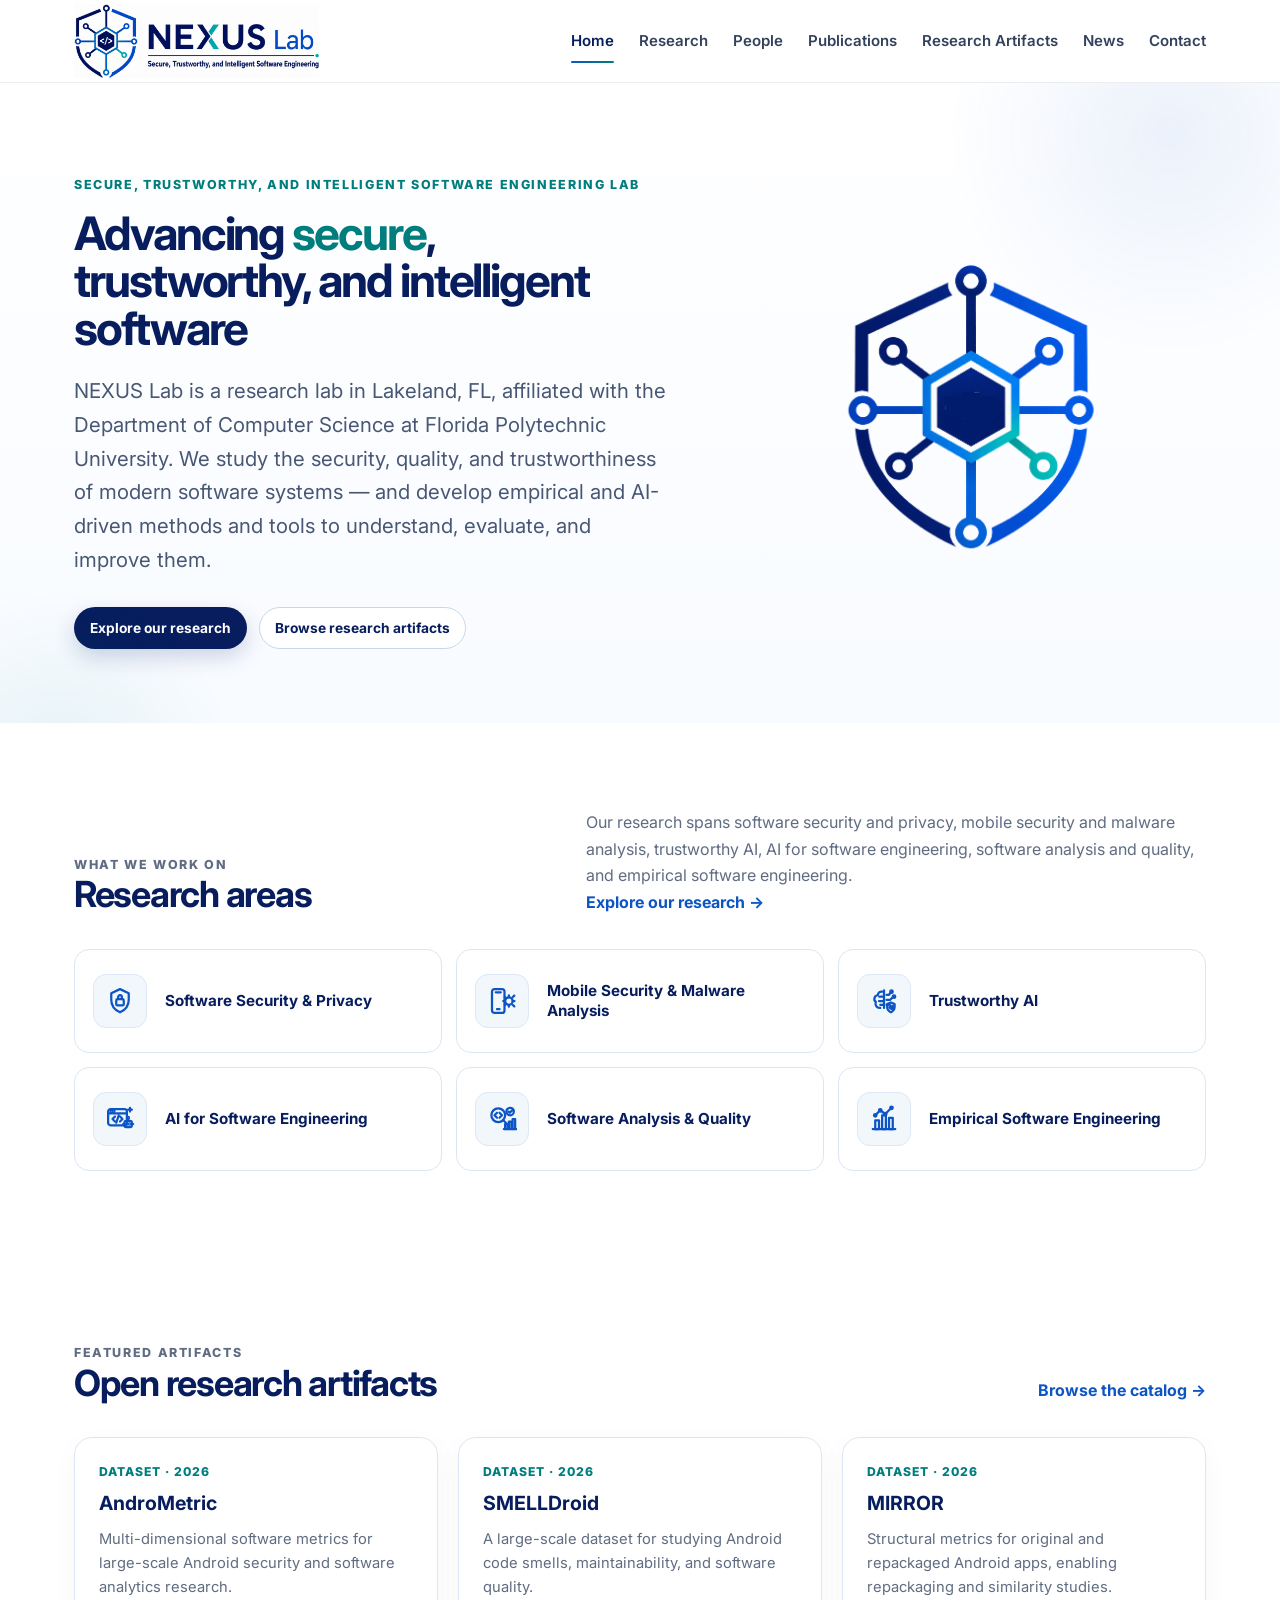
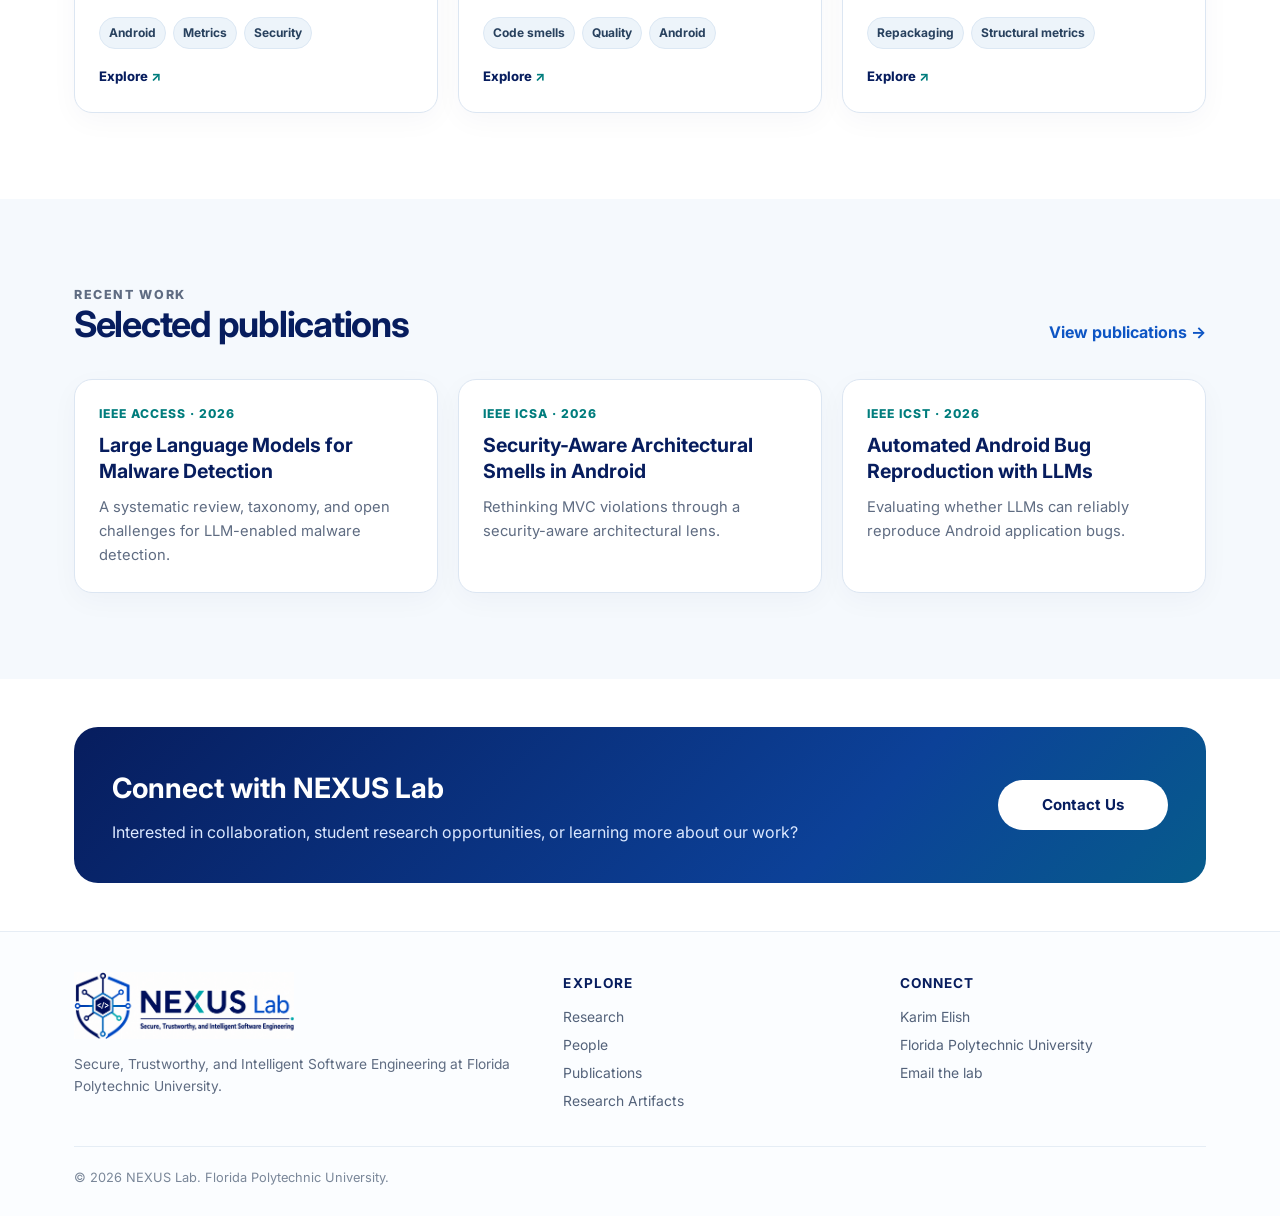
==== index.html @ d56f2e93 "Add files via upload" ====
<!doctype html>
<html lang="en">
<head>

  <!-- Google tag (gtag.js) -->
<script async src="https://www.googletagmanager.com/gtag/js?id=G-H16XZDQ11H"></script>
<script>
  window.dataLayer = window.dataLayer || [];
  function gtag(){dataLayer.push(arguments);}
  gtag('js', new Date());

  gtag('config', 'G-H16XZDQ11H');
</script>
  
  <meta charset="utf-8">
  <meta name="viewport" content="width=device-width, initial-scale=1">

  <title>Home | NEXUS Lab</title>
  <meta
    name="description"
    content="NEXUS Lab at Florida Polytechnic University: secure, trustworthy, and intelligent software engineering through empirical and AI-driven research."
  >
  <meta name="theme-color" content="#071d5e">

  <link rel="preconnect" href="https://fonts.googleapis.com">
  <link rel="preconnect" href="https://fonts.gstatic.com" crossorigin>
  <link
    href="https://fonts.googleapis.com/css2?family=Inter:wght@400;500;600;700;800&display=swap"
    rel="stylesheet"
  >
  <link rel="stylesheet" href="/assets/css/style.css">
  <link rel="icon" href="/assets/img/favicon.png">
  <link rel="apple-touch-icon" href="/assets/img/favicon.png">

<style>
  /* Home page: compact version of the Research page area layout */
  .home-research-list {
    display: grid;
    grid-template-columns: repeat(3, minmax(0, 1fr));
    gap: 14px;
    margin-top: 6px;
  }

  .home-research-item {
    display: grid;
    grid-template-columns: 56px minmax(0, 1fr);
    gap: 16px;
    align-items: center;
    min-height: 104px;
    padding: 18px;
    background: #fff;
    border: 1px solid var(--line);
    border-radius: 15px;
    transition: transform .18s ease, border-color .18s ease, box-shadow .18s ease;
  }


  .home-research-item:hover {
    transform: translateY(-2px);
    border-color: #c9d8e8;
    box-shadow: 0 10px 26px rgba(15, 35, 60, .05);
  }

  .home-research-icon {
    width: 54px;
    height: 54px;
    display: grid;
    place-items: center;
    border-radius: 13px;
    background: #f1f7fb;
    color: var(--blue);
    border: 1px solid #dce8f5;
  }

  .home-research-icon svg {
    width: 30px;
    height: 30px;
    fill: none;
    stroke: currentColor;
    stroke-width: 1.8;
    stroke-linecap: round;
    stroke-linejoin: round;
  }

  .home-research-item h3 {
    margin: 0;
    color: var(--navy);
    font-size: .95rem;
    line-height: 1.3;
  }

  @media (max-width: 1040px) {
    .home-research-list {
      grid-template-columns: repeat(2, minmax(0, 1fr));
    }
  }

  @media (max-width: 620px) {
    .home-research-list {
      grid-template-columns: 1fr;
    }

    .home-research-item {
      min-height: 78px;
      padding: 16px;
    }
  }
</style>
</head>

<body>
  <a class="skip-link" href="#main">Skip to content</a>

  <header class="site-header">
    <div class="container nav-wrap">
      <a class="brand" href="/" aria-label="NEXUS Lab home">
        <img
          src="/assets/img/nexus-logo.png"
          alt="NEXUS Lab — Secure, Trustworthy, and Intelligent Software Engineering"
        >
      </a>

      <button class="menu-toggle" aria-label="Toggle navigation" aria-expanded="false">
        ☰
      </button>

      <nav class="nav" aria-label="Primary navigation">
        <a class="active" href="/">Home</a>
        <a href="/research/">Research</a>
        <a href="/people/">People</a>
        <a href="/publications/">Publications</a>
        <a href="/artifacts/">Research Artifacts</a>
        <a href="/news/">News</a>
        <a href="/contact/">Contact</a>
      </nav>
    </div>
  </header>

  <main id="main">
    <!-- HERO -->
    <section class="hero">
      <div class="container hero-grid">
        <div>
          <p class="eyebrow">Secure, Trustworthy, and Intelligent Software Engineering Lab</p>

          <h1>
            Advancing <span>secure</span>, trustworthy, and intelligent software
          </h1>

          <p class="lead">
          NEXUS Lab is a research lab in Lakeland, FL, affiliated with the Department of Computer Science at Florida Polytechnic University. 
            We study the security, quality, and trustworthiness of modern software systems — and develop empirical and AI-driven methods and tools 
            to understand, evaluate, and improve them.
          </p>

          <div class="hero-actions">
            <a class="btn btn-primary" href="/research/">
              Explore our research
            </a>
            <a class="btn btn-secondary" href="/artifacts/">
              Browse research artifacts
            </a>
          </div>
        </div>

        <div class="hero-visual" aria-hidden="true">
          <div class="hero-emblem">
            <img
              class="hero-emblem-base"
              src="/assets/img/favicon.png"
              alt=""
            >
            <span class="hero-code-sequence" aria-hidden="true">
              <img class="code-erase" src="/assets/img/hero-animation/code-erase.png" alt="">
              <img class="code-part code-left" src="/assets/img/hero-animation/code-left.png" alt="">
              <img class="code-part code-slash" src="/assets/img/hero-animation/code-slash.png" alt="">
              <img class="code-part code-right" src="/assets/img/hero-animation/code-right.png" alt="">
            </span>
          </div>
        </div>
      </div>
    </section>

    <!-- RESEARCH AREAS -->
    <section class="section">
      <div class="container">
        <div class="section-head">
          <div>
            <p class="eyebrow">What we work on</p>
            <h2>Research areas</h2>
          </div>
          <div>
            <p>
              Our research spans software security and privacy, mobile security and malware analysis, trustworthy AI,
              AI for software engineering, software analysis and quality, and empirical software engineering.
            </p>
            <a class="text-link" href="/research/">Explore our research</a>
          </div>
        </div>

  <div class="home-research-list">

  <!-- Software Security & Privacy -->
  <article class="home-research-item">
    <div class="home-research-icon">
      <svg viewBox="0 0 24 24" aria-hidden="true">
        <path d="M12 2.5 5 5.8v5.1c0 4.6 2.8 8.2 7 10.1 4.2-1.9 7-5.5 7-10.1V5.8L12 2.5Z"/>
        <rect x="9" y="10.5" width="6" height="5" rx="1"/>
        <path d="M10.5 10.5V8.8a1.5 1.5 0 0 1 3 0v1.7"/>
      </svg>
    </div>
    <h3>Software Security &amp; Privacy</h3>
  </article>

  <!-- Mobile Security & Malware Analysis -->
  <article class="home-research-item">
    <div class="home-research-icon">
      <svg viewBox="0 0 24 24" aria-hidden="true">
        <rect x="4" y="2.5" width="10" height="19" rx="2"/>
        <path d="M7 5h4"/>
        <path d="M8 18.5h2"/>
        <circle cx="17.5" cy="12" r="3"/>
        <path d="M17.5 9V7.5M17.5 16.5V15M14.5 12H13M22 12h-1.5"/>
        <path d="m15.4 9.9-1.1-1.1M20.7 15.2l1.1 1.1M20.7 8.8l1.1-1.1M15.4 14.1l-1.1 1.1"/>
      </svg>
    </div>
    <h3>Mobile Security &amp; Malware Analysis</h3>
  </article>

  <!-- Trustworthy AI -->
  <article class="home-research-item">
    <div class="home-research-icon">
  <svg viewBox="0 0 24 24" aria-hidden="true">
    <!-- Brain -->
    <path d="M10.5 4.5A3 3 0 0 0 7 7.4a3 3 0 0 0-1.5 5.4A3.3 3.3 0 0 0 9 17.5"/>
    <path d="M12 3.5v14"/>
    <path d="M8.2 8.5H12M8 12H12M9 15H12"/>

    <!-- AI circuit -->
    <path d="M14 7h2l1.5-2"/>
    <path d="M14 11h3l2-2"/>
    <path d="M14 15h2.5l2 2"/>
    <circle cx="18" cy="4.5" r="1"/>
    <circle cx="20" cy="8.5" r="1"/>
    <circle cx="19" cy="17.5" r="1"/>

    <!-- Trust shield -->
    <path d="M17.5 13.2 14.5 14.5v2.1c0 2 1.2 3.5 3 4.4 1.8-.9 3-2.4 3-4.4v-2.1l-3-1.3Z"/>
    <path d="m16.2 17 1 1 1.8-2"/>
  </svg>
</div>
    <h3>Trustworthy AI</h3>
  </article>

  <!-- AI for Software Engineering -->
  <article class="home-research-item">
    <div class="home-research-icon">
  <svg viewBox="0 0 24 24" aria-hidden="true">
    <!-- Software window -->
    <rect x="2.5" y="4" width="15" height="13" rx="2"/>
    <path d="M2.5 7.5h15"/>
    <circle cx="5" cy="5.8" r=".6"/>
    <circle cx="7" cy="5.8" r=".6"/>

    <!-- Code -->
    <path d="m8 10-2 2 2 2"/>
    <path d="m12 10 2 2-2 2"/>
    <path d="m11 9-2 6"/>

    <!-- AI assistant -->
    <rect x="15.5" y="13.5" width="6" height="5" rx="1.5"/>
    <circle cx="17.5" cy="16" r=".5"/>
    <circle cx="19.5" cy="16" r=".5"/>
    <path d="M18.5 13.5v-1.5"/>
    <circle cx="18.5" cy="11" r=".7"/>
    <path d="M15.5 16h-1M22.5 16h-1"/>

    <!-- AI sparkle -->
    <path d="M20 3v3M18.5 4.5h3"/>
  </svg>
</div>
    <h3>AI for Software Engineering</h3>
  </article>

  <!-- Software Analysis & Quality -->
  <article class="home-research-item">
    <div class="home-research-icon">
  <svg viewBox="0 0 24 24" aria-hidden="true">
    <!-- Magnifying glass -->
    <circle cx="9" cy="9" r="5.5"/>
    <path d="m13 13 4 4"/>

    <!-- Code inside lens -->
    <path d="m8 7-2 2 2 2"/>
    <path d="m10 7 2 2-2 2"/>

    <!-- Quality check -->
    <circle cx="18.5" cy="6" r="3"/>
    <path d="m17.2 6 1 1 2-2"/>

    <!-- Metrics -->
    <path d="M14.5 20v-4h2v4"/>
    <path d="M17.5 20v-6h2v6"/>
    <path d="M20.5 20v-8h2v8"/>
    <path d="M13.5 20h10"/>
  </svg>
</div>
    <h3>Software Analysis &amp; Quality</h3>
  </article>

  <!-- Empirical Software Engineering -->
  <article class="home-research-item">
    <div class="home-research-icon">
      <svg viewBox="0 0 24 24" aria-hidden="true">
        <path d="M3 20h18"/>
        <rect x="5" y="13" width="3" height="7"/>
        <rect x="10.5" y="9" width="3" height="11"/>
        <rect x="16" y="11" width="3" height="9"/>
        <path d="m5 9 4-4 4 3 5-5"/>
        <circle cx="5" cy="9" r="1"/>
        <circle cx="9" cy="5" r="1"/>
        <circle cx="13" cy="8" r="1"/>
        <circle cx="18" cy="3" r="1"/>
      </svg>
    </div>
    <h3>Empirical Software Engineering</h3>
  </article>

    </div>
  </div>


      
    </section>

<!-- FEATURED ARTIFACTS -->
    <section class="section">
      <div class="container">
        <div class="section-head">
          <div>
            <p class="eyebrow">Featured artifacts</p>
            <h2>Open research artifacts</h2>
          </div>
          <a class="text-link" href="/artifacts/">Browse the catalog</a>
        </div>

        <div class="card-grid">
          <article class="card">
            <div class="card-kicker">Dataset · 2026</div>
            <h3>AndroMetric</h3>
            <p>
              Multi-dimensional software metrics for large-scale Android security and
              software analytics research.
            </p>
            <div class="tags">
              <span class="tag">Android</span>
              <span class="tag">Metrics</span>
              <span class="tag">Security</span>
            </div>
            <div class="card-actions">
              <a class="mini-link" href="/artifacts/#andrometric">Explore</a>
            </div>
          </article>

          <article class="card">
            <div class="card-kicker">Dataset · 2026</div>
            <h3>SMELLDroid</h3>
            <p>
              A large-scale dataset for studying Android code smells, maintainability,
              and software quality.
            </p>
            <div class="tags">
              <span class="tag">Code smells</span>
              <span class="tag">Quality</span>
              <span class="tag">Android</span>
            </div>
            <div class="card-actions">
              <a class="mini-link" href="/artifacts/#smelldroid">Explore</a>
            </div>
          </article>

          <article class="card">
            <div class="card-kicker">Dataset · 2026</div>
            <h3>MIRROR</h3>
            <p>
              Structural metrics for original and repackaged Android apps, enabling
              repackaging and similarity studies.
            </p>
            <div class="tags">
              <span class="tag">Repackaging</span>
              <span class="tag">Structural metrics</span>
            </div>
            <div class="card-actions">
              <a class="mini-link" href="/artifacts/#mirror">Explore</a>
            </div>
          </article>
        </div>
      </div>
    </section>

    <!-- RECENT WORK -->
    <section class="section section-soft">
      <div class="container">
        <div class="section-head">
          <div>
            <p class="eyebrow">Recent work</p>
            <h2>Selected publications</h2>
          </div>
          <a class="text-link" href="/publications/">View publications</a>
        </div>

        <div class="card-grid">
          <article class="card">
            <div class="card-kicker">IEEE Access · 2026</div>
            <h3>Large Language Models for Malware Detection</h3>
            <p>
              A systematic review, taxonomy, and open challenges for LLM-enabled malware
              detection.
            </p>
          </article>

          <article class="card">
            <div class="card-kicker">IEEE ICSA · 2026</div>
            <h3>Security-Aware Architectural Smells in Android</h3>
            <p>
              Rethinking MVC violations through a security-aware architectural lens.
            </p>
          </article>

          <article class="card">
            <div class="card-kicker">IEEE ICST · 2026</div>
            <h3>Automated Android Bug Reproduction with LLMs</h3>
            <p>
              Evaluating whether LLMs can reliably reproduce Android application bugs.
            </p>
          </article>
        </div>
      </div>
    </section>

    <!-- CLOSING CTA -->
    <section class="cta">
  <div class="container">
    <div class="cta-box">
      <div>
        <h2>Connect with NEXUS Lab</h2>
        <p>
          Interested in collaboration, student research opportunities, or learning more
          about our work?
        </p>
      </div>

      <div class="cta-actions">
        <a class="btn" href="/contact/">Contact Us</a>
         <!-- <a class="btn" href="/research/">Explore Our Research</a> -->
      </div>
    </div>
  </div>
</section>
  </main>

  <footer class="site-footer">
    <div class="container">
      <div class="footer-grid">
        <div class="footer-brand">
          <img src="/assets/img/nexus-logo.png" alt="NEXUS Lab">
          <p>
            Secure, Trustworthy, and Intelligent Software Engineering at
            Florida Polytechnic University.
          </p>
        </div>

        <div class="footer-col">
          <h3>Explore</h3>
          <a href="/research/">Research</a>
          <a href="/people/">People</a>
          <a href="/publications/">Publications</a>
          <a href="/artifacts/">Research Artifacts</a>
        </div>

        <div class="footer-col">
          <h3>Connect</h3>
          <a href="https://karim-elish.github.io/" target="_blank" rel="noopener">
            Karim Elish
          </a>
          <a href="https://floridapoly.edu/" target="_blank" rel="noopener">
            Florida Polytechnic University
          </a>
          <a href="mailto:kelish@floridapoly.edu">Email the lab</a>
        </div>
      </div>

      <div class="footer-bottom">
        <span>© <span data-year></span> NEXUS Lab. Florida Polytechnic University.</span>
      </div>
    </div>
  </footer>

  <script src="/assets/js/site.js"></script>
</body>
</html>
---- assets/css/style.css ----
:root {
  --navy:#071d5e;
  --blue:#0d55c4;
  --teal:#007d7d;
  --teal-2:#0aa8a4;
  --ink:#15223b;
  --muted:#5f6c82;
  --line:#dce6f2;
  --soft:#f5f9fd;
  --white:#fff;
  --shadow:0 14px 40px rgba(7,29,94,.08);
  --radius:18px;
  --max:1180px;
}
* {
  box-sizing:border-box
}
html {
  scroll-behavior:smooth
}
body {
  margin:0;
  font-family:Inter,ui-sans-serif,-apple-system,BlinkMacSystemFont,"Segoe UI",sans-serif;
  color:var(--ink);
  background:#fff;
  line-height:1.65;
  -webkit-font-smoothing:antialiased
}
a {
  color:var(--blue);
  text-decoration:none
}
a:hover {
  text-decoration:none
}
img {
  max-width:100%;
  display:block
}
button,input,select {
  font:inherit
}

a:focus-visible,
button:focus-visible,
input:focus-visible,
select:focus-visible {
  outline: 3px solid rgba(13,85,196,.35);
  outline-offset: 3px;
}

.container {
  width: min(1180px, 100%);
  margin-inline: auto;
  padding-inline: 24px;
}

.skip-link {
  position:absolute;
  left:-9999px;
  top:0
}
.skip-link:focus {
  left:12px;
  top:12px;
  z-index:9999;
  background:#fff;
  padding:10px 14px;
  border-radius:8px;
  box-shadow:var(--shadow)
}
.site-header {
  position:sticky;
  top:0;
  z-index:1000;
  background:rgba(255,255,255,.94);
  backdrop-filter:blur(15px);
  border-bottom:1px solid rgba(7,29,94,.08)
}
.nav-wrap {
  height:82px;
  display:flex;
  align-items:center;
  gap:28px
}
.brand {
  display:flex;
  align-items:center;
  margin-right:auto;
  min-width:0
}
.brand img {
  width:245px;
  height:auto
}
.nav {
  display:flex;
  align-items:center;
  gap:25px
}
.nav a {
  font-size:.94rem;
  font-weight:600;
  color:#33425c;
  position:relative;
  padding:28px 0
}
.nav a:hover,.nav a.active {
  color:var(--navy)
}
.nav a.active:after {
  content:"";
  position:absolute;
  left:0;
  right:0;
  bottom:18px;
  height:2px;
  background:linear-gradient(90deg,var(--blue),var(--teal));
  border-radius:2px
}
.menu-toggle {
  display:none;
  border:0;
  background:transparent;
  color:var(--navy);
  font-size:1.8rem;
  padding:8px;
  cursor:pointer
}
.hero {
  position:relative;
  overflow:hidden;
  padding:92px 0 74px;
  background:linear-gradient(180deg,#fff 0%,#f8fbff 100%)
}
.hero:before,.hero:after {
  content:"";
  position:absolute;
  border-radius:50%;
  filter:blur(0);
  pointer-events:none
}
.hero:before {
  width:460px;
  height:460px;
  background:radial-gradient(circle,rgba(13,85,196,.08),transparent 68%);
  right:-120px;
  top:-180px
}
.hero:after {
  width:360px;
  height:360px;
  background:radial-gradient(circle,rgba(0,125,125,.07),transparent 68%);
  left:-120px;
  bottom:-220px
}
.hero-grid {
  position:relative;
  display:grid;
  grid-template-columns:1.12fr .88fr;
  gap:64px;
  align-items:center
}
.eyebrow {
  font-size:.78rem;
  letter-spacing:.13em;
  text-transform:uppercase;
  color:var(--teal);
  font-weight:800;
  margin:0 0 14px
}
.hero h1 {
  font-size: clamp(2.1rem, 3.6vw, 3.4rem);
  line-height:1.03;
  letter-spacing:-.045em;
  color:var(--navy);
  margin:0 0 22px;
  max-width:780px
}
.hero h1 span {
  color:var(--teal)
}
.lead {
  font-size:clamp(1.08rem,2vw,1.28rem);
  color:#485773;
  max-width:730px;
  margin:0 0 30px
}
.hero-actions {
  display:flex;
  gap:12px;
  flex-wrap:wrap
}

.hero-visual {
  position:relative;
  min-height:340px;
  display:flex;
  align-items:center;
  justify-content:center;
  isolation:isolate
}



.hero-emblem {
  width:min(100%,310px);
  display:flex;
  align-items:center;
  justify-content:center;
  position:relative;
  isolation:isolate
}

.hero-emblem-base {
  width:100%;
  height:auto;
  object-fit:contain;
  mix-blend-mode:multiply;
  display:block;
  position:relative;
  z-index:1
}

.hero-code-sequence {
  position:absolute;
  inset:0;
  z-index:2;
  pointer-events:none
}

.hero-code-sequence img {
  position:absolute;
  inset:0;
  width:100%;
  height:100%;
  object-fit:contain;
  display:block;
  pointer-events:none
}

.code-erase {
  opacity:1
}

.code-part {
  opacity:0;
  will-change:opacity,filter
}

.code-left  { animation:nexus-code-left 3s ease-in-out infinite }
.code-slash { animation:nexus-code-slash 3s ease-in-out infinite }
.code-right { animation:nexus-code-right 3s ease-in-out infinite }

/* blank -> < -> </ -> </> -> hold -> reset */
@keyframes nexus-code-left {
  0%,7% { opacity:0; filter:none }
  10% { opacity:1; filter:brightness(1.35) drop-shadow(0 0 5px rgba(255,255,255,.85)) }
  15%,74% { opacity:1; filter:none }
  85%,100% { opacity:0; filter:none }
}

@keyframes nexus-code-slash {
  0%,17% { opacity:0; filter:none }
  20% { opacity:1; filter:brightness(1.35) drop-shadow(0 0 5px rgba(255,255,255,.85)) }
  25%,74% { opacity:1; filter:none }
  85%,100% { opacity:0; filter:none }
}

@keyframes nexus-code-right {
  0%,27% { opacity:0; filter:none }
  30% { opacity:1; filter:brightness(1.35) drop-shadow(0 0 5px rgba(255,255,255,.85)) }
  35%,74% { opacity:1; filter:none }
  85%,100% { opacity:0; filter:none }
}

@media (prefers-reduced-motion: reduce) {
  .code-part {
    animation:none !important;
    opacity:1 !important;
    filter:none !important
  }
}
.btn {
  display:inline-flex;
  align-items:center;
  justify-content:center;
  gap:8px;
  border-radius:999px;
  padding:12px 20px;
  font-weight:700;
  font-size:.94rem;
  border:1px solid transparent;
  transition:.2s ease
}
.btn-primary {
  background:var(--navy);
  color:#fff;
  box-shadow:0 8px 22px rgba(7,29,94,.18)
}
.btn-primary:hover {
  transform:translateY(-1px);
  background:#0b2a7c;
  color:#fff
}
.btn-secondary {
  border-color:#c9d8e9;
  color:var(--navy);
  background:#fff
}
.btn-secondary:hover {
  border-color:var(--blue);
  background:#f8fbff
}
.btn-primary,
.btn-secondary {
  padding: 9px 15px;
  font-size: 0.86rem;
}

.hero-mark {
  background:#fff;
  border:1px solid #e4edf6;
  border-radius:26px;
  padding:26px;
  box-shadow:var(--shadow)
}
.hero-mark img {
  width:100%;
  height:auto
}
.hero-note {
  margin-top:16px;
  padding-top:16px;
  border-top:1px solid var(--line);
  font-size:.88rem;
  color:var(--muted);
  display:flex;
  align-items:center;
  gap:9px
}
.dot {
  width:8px;
  height:8px;
  border-radius:50%;
  background:var(--teal);
  display:inline-block;
  flex:0 0 auto
}
.section {
  padding:86px 0
}
.section-soft {
  background:var(--soft)
}
.section-head {
  display:flex;
  align-items:end;
  justify-content:space-between;
  gap:30px;
  margin-bottom:34px
}
.section-head h2,.page-hero h1 {
  color:var(--navy);
  letter-spacing:-.035em;
  margin:0
}
.section-head h2 {
  font-size: clamp(1.6rem, 3.2vw, 2.25rem);
  line-height:1.1
}
.section-head p {
  max-width:620px;
  color:var(--muted);
  margin:0
}
.text-link {
  font-weight:700;
  white-space:nowrap
}
.text-link:after {
  content:" →"
}
.stats {
  display:grid;
  grid-template-columns:repeat(3,1fr);
  gap:16px;
  margin-top:38px
}
.stat {
  border-top:2px solid var(--line);
  padding-top:18px
}
.stat strong {
  display:block;
  color:var(--navy);
  font-size:1.55rem;
  line-height:1.2
}
.stat span {
  color:var(--muted);
  font-size:.9rem
}
.research-grid {
  display:grid;
  grid-template-columns:repeat(4,1fr);
  border-top:1px dotted #8bb8df;
  border-bottom:1px dotted #8bb8df
}
.research-card {
  padding:28px 22px 30px;
  text-align:center;
  border-right:1px dotted #8bb8df;
  min-height:235px;
  display:flex;
  flex-direction:column;
  align-items:center;
  justify-content:center;
  transition:.2s ease
}
.research-card:nth-child(4n) {
  border-right:0
}
.research-card:nth-child(-n+4) {
  border-bottom:1px dotted #8bb8df
}
.research-card:hover {
  background:rgba(13,85,196,.025)
}
.research-icon {
  width:74px;
  height:74px;
  color:var(--blue);
  margin-bottom:18px
}
.research-card:nth-child(even) .research-icon {
  color:var(--teal)
}
.research-card h3 {
  font-size:1.02rem;
  line-height:1.35;
  color:var(--navy);
  margin:0;
  font-weight:750
}
.research-card p {
  font-size:.87rem;
  color:var(--muted);
  margin:10px 0 0
}
.theme-grid {
  display:grid;
  grid-template-columns:repeat(3,1fr);
  gap:20px
}
.theme-card {
  border:1px solid var(--line);
  border-radius:var(--radius);
  padding:26px;
  background:#fff
}
.theme-card .num {
  font-size:.78rem;
  font-weight:800;
  color:var(--teal);
  letter-spacing:.1em
}
.theme-card h3 {
  color:var(--navy);
  font-size:1.3rem;
  margin:6px 0 10px
}
.theme-card p {
  color:var(--muted);
  font-size:.94rem;
  margin:0
}
.tags {
  display:flex;
  flex-wrap:wrap;
  gap:7px;
  margin-top:18px
}
.tag {
  font-size:.75rem;
  font-weight:700;
  color:#28415e;
  background:#edf4fa;
  border:1px solid #dce8f4;
  border-radius:999px;
  padding:5px 9px
}
.card-grid {
  display:grid;
  grid-template-columns:repeat(3,1fr);
  gap:20px
}
.card {
  background:#fff;
  border:1px solid var(--line);
  border-radius:var(--radius);
  padding:24px;
  box-shadow:0 8px 28px rgba(7,29,94,.035)
}
.card-kicker {
  font-size:.76rem;
  text-transform:uppercase;
  letter-spacing:.08em;
  font-weight:800;
  color:var(--teal);
  margin-bottom:8px
}
.card h3 {
  font-size:1.22rem;
  line-height:1.35;
  color:var(--navy);
  margin:0 0 10px
}
.card p {
  margin:0;
  color:var(--muted);
  font-size:.92rem
}
.card-meta {
  display:flex;
  gap:10px;
  flex-wrap:wrap;
  margin-top:16px;
  padding-top:16px;
  border-top:1px solid #edf2f7;
  font-size:.8rem;
  color:#63748e
}
.card-actions {
  display:flex;
  gap:10px;
  margin-top:17px;
  flex-wrap:wrap
}
.mini-link {
  font-size:.82rem;
  font-weight:750;
  color:var(--navy)
}
.mini-link:after {
  content:" ↗";
  color:var(--teal)
}
.page-hero {
  padding:70px 0 42px;
  background:linear-gradient(180deg,#fff,#f8fbff);
  border-bottom:1px solid #e8eef6
}
.page-hero h1 {
   font-size: clamp(1.85rem, 3.8vw, 3.1rem);
  line-height:1.08
}
.page-hero p {
  font-size:1.1rem;
  color:var(--muted);
  max-width:760px;
  margin:16px 0 0
}
.breadcrumb {
  font-size:.82rem;
  font-weight:700;
  color:var(--teal);
  margin-bottom:12px
}
.breadcrumb a {
  color:var(--teal)
}
.people-director {
  display: grid;
  grid-template-columns: 210px 1fr;
  gap: 36px;
  align-items: start;
}
.portrait {
  max-width: 210px;
  border-radius: 22px;
  overflow: hidden;
  border: 1px solid var(--line);
  background: #f7f9fb;
}
.portrait img {
  aspect-ratio:1/1;
  object-fit:cover
}
.bio h2 {
  font-size: 1.6rem;
  color:var(--navy);
  margin:0 0 4px
}
.role {
  color:var(--teal);
  font-weight:700;
  margin-bottom:15px
}
.bio p {
  color:#4c5b73
}
.person-grid {
  display:grid;
  grid-template-columns:repeat(4,1fr);
  gap:16px
}
.person {
  border:1px solid var(--line);
  border-radius:16px;
  padding:20px;
  background:#fff
}
.initials {
  width:52px;
  height:52px;
  border-radius:50%;
  display:grid;
  place-items:center;
  background:linear-gradient(145deg,#edf4ff,#eaf8f7);
  color:var(--navy);
  font-weight:800;
  margin-bottom:15px
}
.person h3 {
  font-size:1rem;
  color:var(--navy);
  margin:0 0 4px
}
.person p {
  font-size:.84rem;
  color:var(--muted);
  margin:0
}
.alumni-list {
  display:grid;
  grid-template-columns:repeat(2,1fr);
  gap:10px 30px
}
.alumni-item {
  padding:12px 0;
  border-bottom:1px solid #edf2f7;
  display:flex;
  justify-content:space-between;
  gap:20px
}
.alumni-item span:last-child {
  color:var(--muted);
  font-size:.88rem
}
.controls {
  display:grid;
  grid-template-columns:1.4fr .7fr .7fr;
  gap:12px;
  margin:24px 0 30px
}
.search-input,.select {
  width:100%;
  border:1px solid #cfdceb;
  border-radius:12px;
  background:#fff;
  padding:12px 14px;
  color:var(--ink);
  outline:none
}
.search-input:focus,.select:focus {
  border-color:var(--blue);
  box-shadow:0 0 0 3px rgba(13,85,196,.08)
}
.catalog-meta {
  display:flex;
  justify-content:space-between;
  align-items:center;
  gap:18px;
  margin-bottom:16px;
  color:var(--muted);
  font-size:.9rem
}
.artifact-grid {
  display:grid;
  grid-template-columns:repeat(2,1fr);
  gap:18px
}
.artifact {
  border:1px solid var(--line);
  border-radius:18px;
  background:#fff;
  padding:24px;
  position:relative
}
.artifact-top {
  display:flex;
  align-items:start;
  justify-content:space-between;
  gap:18px
}
.artifact-type {
  font-size:.72rem;
  text-transform:uppercase;
  letter-spacing:.09em;
  font-weight:800;
  color:var(--teal)
}
.artifact h2 {
  font-size:1.25rem;
  line-height:1.3;
  color:var(--navy);
  margin:4px 0 8px
}
.artifact .authors {
  font-size:.84rem;
  color:#65758c;
  margin-bottom:11px
}
.artifact p {
  font-size:.91rem;
  color:var(--muted);
  margin:0
}
.artifact-icon {
  width:44px;
  height:44px;
  color:var(--blue);
  flex:0 0 auto
}
.artifact .tags {
  margin-top:14px
}
.artifact .card-actions {
  border-top:1px solid #edf2f7;
  padding-top:15px
}
.badge-restricted {
  font-size:.7rem;
  border-radius:999px;
  padding:4px 8px;
  background:#fff5df;
  color:#875900;
  font-weight:800;
  border:1px solid #f3dfad
}
.pub-list {
  display:flex;
  flex-direction:column;
  gap:14px
}
.pub {
  border:1px solid var(--line);
  border-radius:16px;
  padding:20px 22px;
  background:#fff;
  display:grid;
  grid-template-columns:85px 1fr;
  gap:18px
}
.pub-year {
  font-weight:800;
  color:var(--teal);
  font-size:1.05rem
}
.pub h2 {
  font-size:1.03rem;
  line-height:1.42;
  color:var(--navy);
  margin:0 0 6px
}
.pub .authors,.pub .venue {
  font-size:.86rem;
  color:var(--muted);
  margin:0
}
.pub .venue {
  margin-top:3px
}
.award {
  display:inline-block;
  margin-top:8px;
  font-size:.75rem;
  font-weight:800;
  color:#7a4b00;
  background:#fff5da;
  border:1px solid #f4dda2;
  border-radius:999px;
  padding:4px 8px
}
.news-list {
  display:grid;
  grid-template-columns:repeat(2,1fr);
  gap:18px
}
.news-card {
  border:1px solid var(--line);
  border-radius:18px;
  padding:24px;
  background:#fff
}
.news-date {
  color:var(--teal);
  font-weight:800;
  font-size:.8rem;
  letter-spacing:.06em;
  text-transform:uppercase
}
.news-card h2 {
  color:var(--navy);
  font-size:1.18rem;
  line-height:1.35;
  margin:8px 0
}
.news-card p {
  font-size:.92rem;
  color:var(--muted);
  margin:0
}
.contact-grid {
  display:grid;
  grid-template-columns:.9fr 1.1fr;
  gap:30px
}
.contact-card {
  border:1px solid var(--line);
  border-radius:18px;
  padding:26px;
  background:#fff
}
.contact-card h2 {
  color:var(--navy);
  margin:0 0 14px;
  font-size:1.35rem
}
.contact-row {
  padding:12px 0;
  border-bottom:1px solid #edf2f7
}
.contact-row:last-child {
  border-bottom:0
}
.contact-row strong {
  display:block;
  color:var(--navy);
  font-size:.86rem
}
.contact-row span,.contact-row a {
  font-size:.93rem;
  color:var(--muted)
}
.join-box {
  background:linear-gradient(145deg,#071d5e,#0b337f);
  border-radius:20px;
  padding:30px;
  color:#fff
}
.join-box h2 {
  font-size:1.55rem;
  margin:0 0 10px
}
.join-box p {
  color:#dce9ff
}
.join-box .btn {
  background:#fff;
  color:var(--navy)
}
.cta {
  padding:48px 0
}
.cta-box {
  border-radius:24px;
  padding:38px;
  background:linear-gradient(135deg,#071d5e 0%,#0c4198 68%,#007d7d 140%);
  color:#fff;
  display:flex;
  align-items:center;
  justify-content:space-between;
  gap:30px
}
.cta-box h2 {
  font-size:1.75rem;
  margin:0 0 8px
}
.cta-box p {
  margin:0;
  color:#dbe8ff
}
.cta-box .btn {
  background:#fff;
  color:var(--navy);
  min-width:170px;
  text-align:center;
}
.cta-actions {
  display: flex;
  gap: 12px;
  flex-wrap: wrap;
}
.site-footer {
  border-top:1px solid #e6edf5;
  background:#fbfdff;
  padding:40px 0 28px
}
.footer-grid {
  display:grid;
  grid-template-columns:1.5fr 1fr 1fr;
  gap:30px
}
.footer-brand img {
  width:220px;
  margin-bottom:14px
}
.footer-brand p,.footer-col p {
  font-size:.86rem;
  color:var(--muted);
  margin:0
}
.footer-col h3 {
  font-size:.85rem;
  text-transform:uppercase;
  letter-spacing:.08em;
  color:var(--navy);
  margin:0 0 11px
}
.footer-col a {
  display:block;
  font-size:.87rem;
  color:#53627a;
  margin:5px 0
}
.footer-bottom {
  border-top:1px solid #e5edf5;
  margin-top:28px;
  padding-top:20px;
  display:flex;
  justify-content:space-between;
  gap:20px;
  color:#7a8799;
  font-size:.8rem
}
.empty {
  border:1px dashed #cbd9e8;
  border-radius:16px;
  padding:32px;
  text-align:center;
  color:var(--muted);
  background:#fbfdff
}
.note {
  font-size:.82rem;
  color:#75849a
}
.anchor-offset {
  scroll-margin-top:105px
}
@media(max-width:980px) {
  .nav {
    position:absolute;
    top:82px;
    left:0;
    right:0;
    background:#fff;
    border-bottom:1px solid var(--line);
    padding:8px 24px 20px;
    display:none;
    flex-direction:column;
    align-items:stretch;
    gap:0;
    box-shadow:0 16px 28px rgba(7,29,94,.08)
  }
  .nav.open {
    display:flex
  }
  .nav a {
    padding:11px 0
  }
  .nav a.active:after {
    display:none
  }
  .menu-toggle {
    display:block
  }
  .hero-grid {
    grid-template-columns:1fr;
    gap:34px
  }

  .hero-visual {
    min-height:250px
  }

  .hero-emblem {
    width:min(100%,240px)
  }


  .hero-mark {
    max-width:640px
  }
  .research-grid {
    grid-template-columns:repeat(2,1fr)
  }
  .research-card:nth-child(2n) {
    border-right:0
  }
  .research-card:nth-child(4n) {
    border-right:0
  }
  .research-card:nth-child(-n+6) {
    border-bottom:1px dotted #8bb8df
  }
  .theme-grid,.card-grid {
    grid-template-columns:1fr 1fr
  }
  .person-grid {
    grid-template-columns:repeat(2,1fr)
  }
  .footer-grid {
    grid-template-columns:1fr 1fr
  }
  .footer-brand {
    grid-column:1/-1
  }
}
@media(max-width:720px) {
  .container {
    padding-inline: 18px;
  }
  .brand img {
    width:205px
  }
  .nav-wrap {
    height:72px
  }
  .nav {
    top:72px
  }
  .hero {
    padding:62px 0 54px
  }
  .hero h1 {
     font-size: 2rem;
  }

  .hero-visual {
    min-height:210px
  }

  .hero-emblem {
    width:min(100%,200px)
  }

.hero-visual::before,
.hero-visual::after {
  display:none;
}
  .section {
    padding:64px 0
  }
  .section-head {
    align-items:start;
    flex-direction:column
  }
  .stats {
    grid-template-columns:1fr
  }
  .research-grid {
    grid-template-columns:1fr
  }
  .research-card {
    border-right:0!important;
    border-bottom:1px dotted #8bb8df!important;
    min-height:190px
  }
  .research-card:last-child {
    border-bottom:0!important
  }
  .theme-grid,.card-grid,.artifact-grid,.news-list {
    grid-template-columns:1fr
  }
  .people-director {
    grid-template-columns:1fr
  }
  .portrait {
    max-width:280px
  }
  .person-grid {
    grid-template-columns:1fr
  }
  .alumni-list {
    grid-template-columns:1fr
  }
  .controls {
    grid-template-columns:1fr
  }
  .pub {
    grid-template-columns:1fr;
    gap:8px
  }
  .contact-grid {
    grid-template-columns:1fr
  }
  .cta-box {
    align-items:flex-start;
    flex-direction:column
  }
  .footer-grid {
    grid-template-columns:1fr
  }
  .footer-brand {
    grid-column:auto
  }
  .footer-bottom {
    flex-direction:column
  }
  .page-hero {
    padding-top:52px
  }
}

@media (max-width: 720px) {
  .portrait {
    max-width: 200px;
  }
}

@media(max-width:720px) {
  .cta-actions {
    width:100%
  }

  .cta-actions .btn {
    width:100%
  }
}
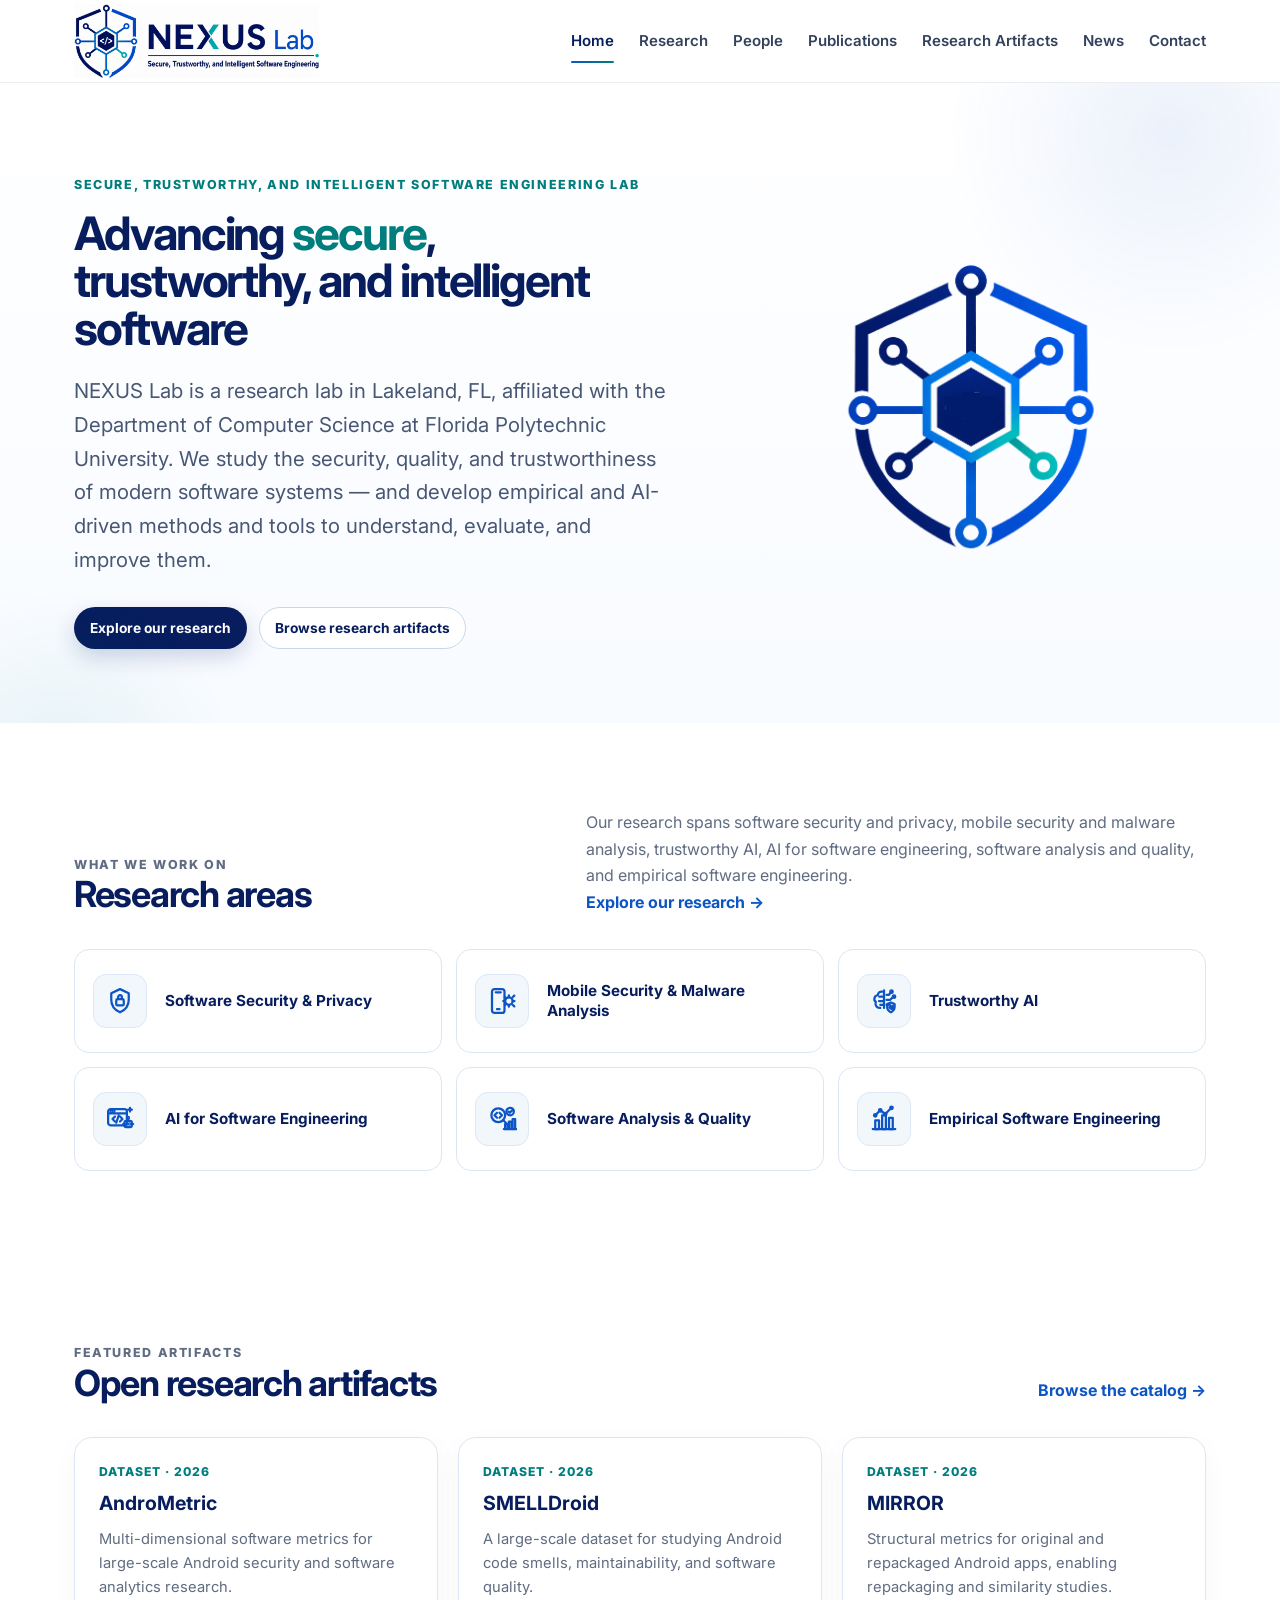
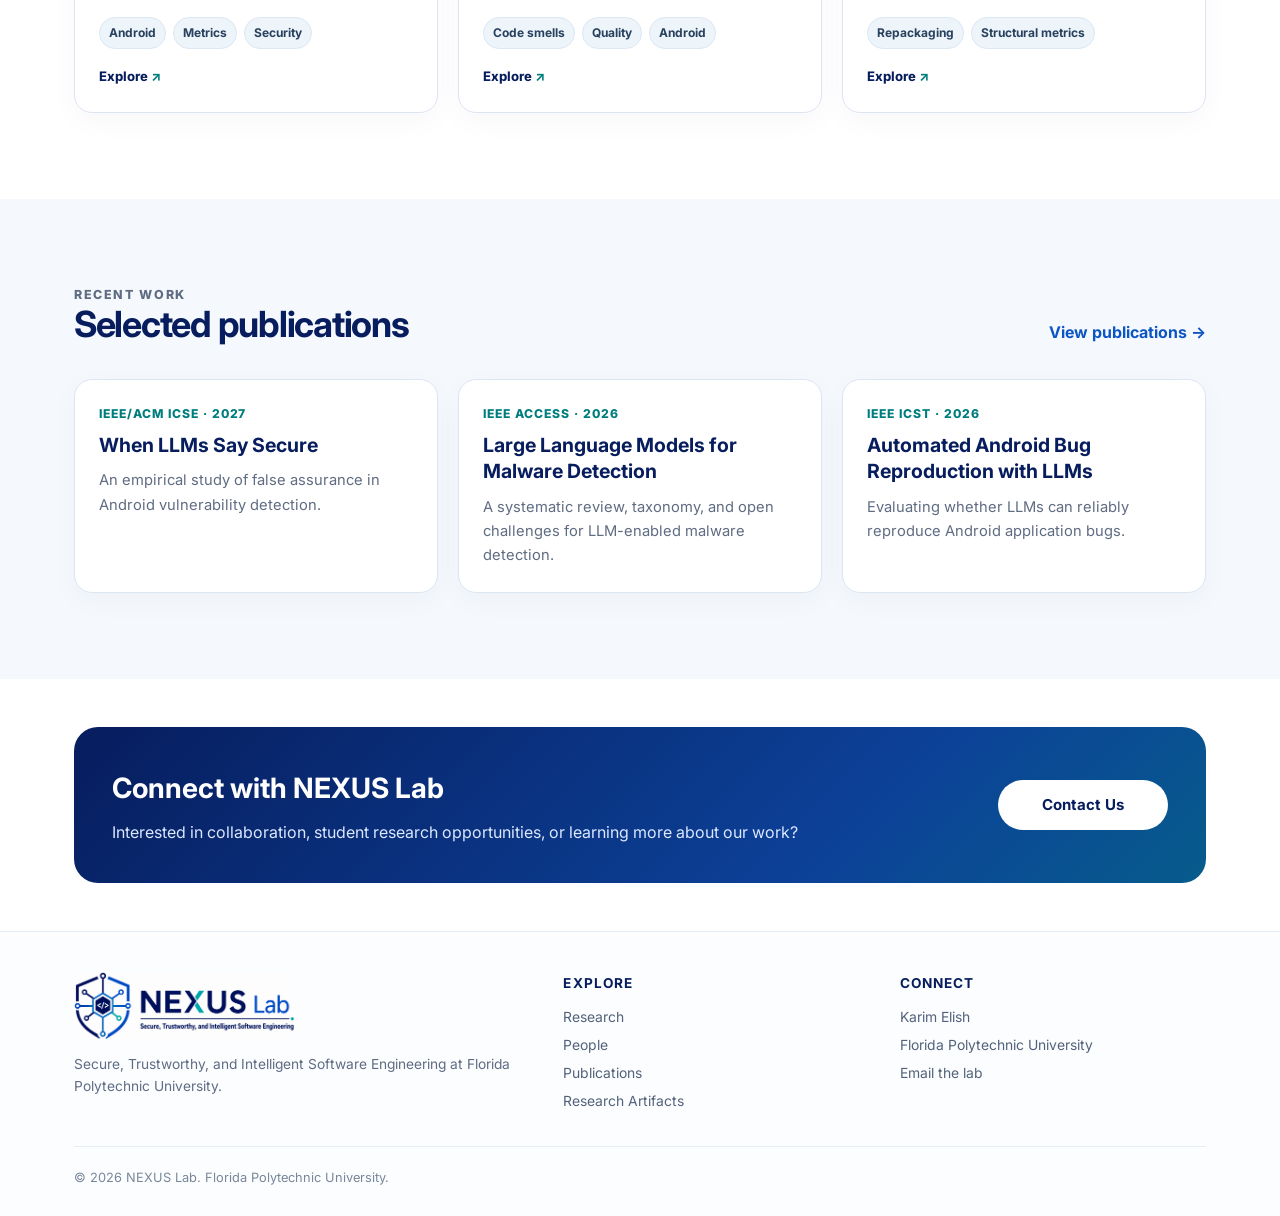
==== commit cc99d1b5: "Update index.html" ====
--- a/index.html
+++ b/index.html
@@ -411,6 +411,15 @@
         </div>
 
         <div class="card-grid">
+
+          <article class="card">
+            <div class="card-kicker">IEEE/ACM ICSE · 2027</div>
+            <h3>When LLMs Say Secure</h3>
+            <p>
+              An empirical study of false assurance in Android vulnerability detection.
+            </p>
+          </article>
+          
           <article class="card">
             <div class="card-kicker">IEEE Access · 2026</div>
             <h3>Large Language Models for Malware Detection</h3>
@@ -420,13 +429,13 @@
             </p>
           </article>
 
-          <article class="card">
+          <!-- <article class="card">
             <div class="card-kicker">IEEE ICSA · 2026</div>
             <h3>Security-Aware Architectural Smells in Android</h3>
             <p>
               Rethinking MVC violations through a security-aware architectural lens.
             </p>
-          </article>
+          </article>-->
 
           <article class="card">
             <div class="card-kicker">IEEE ICST · 2026</div>
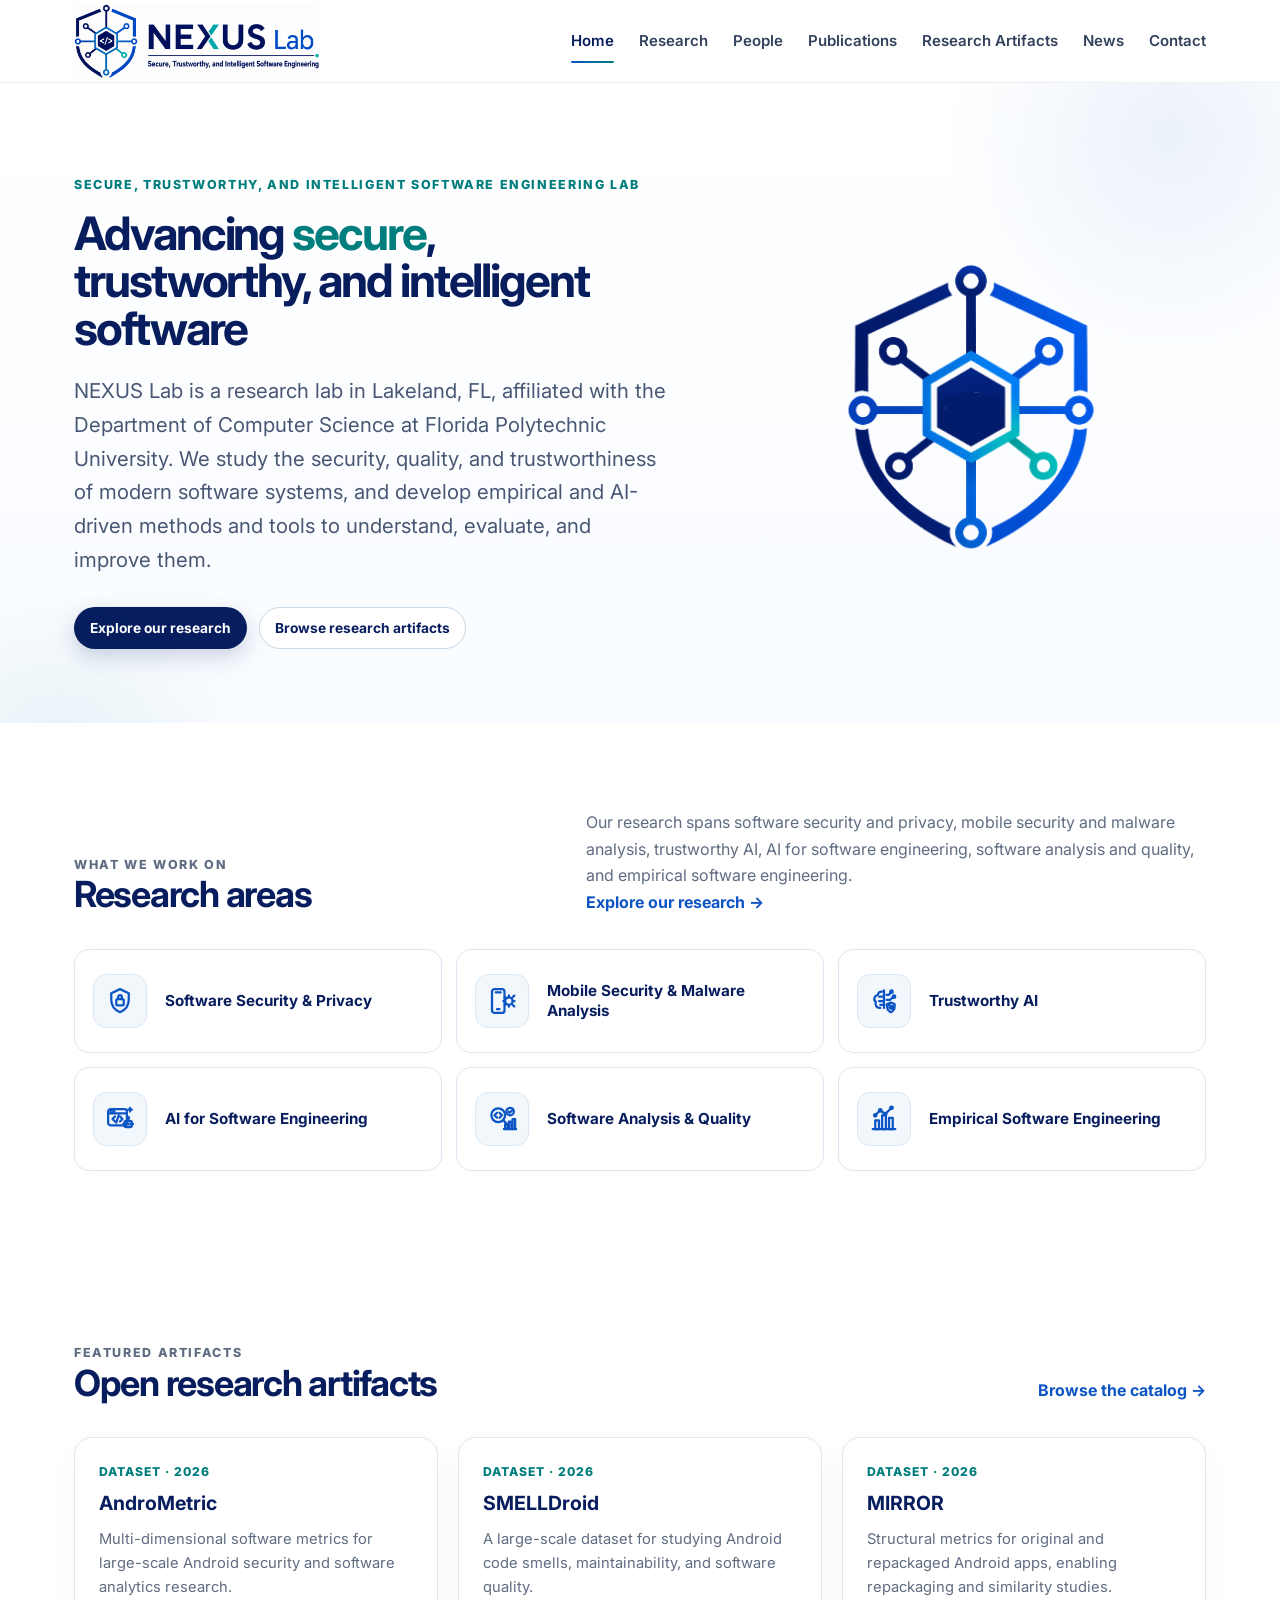
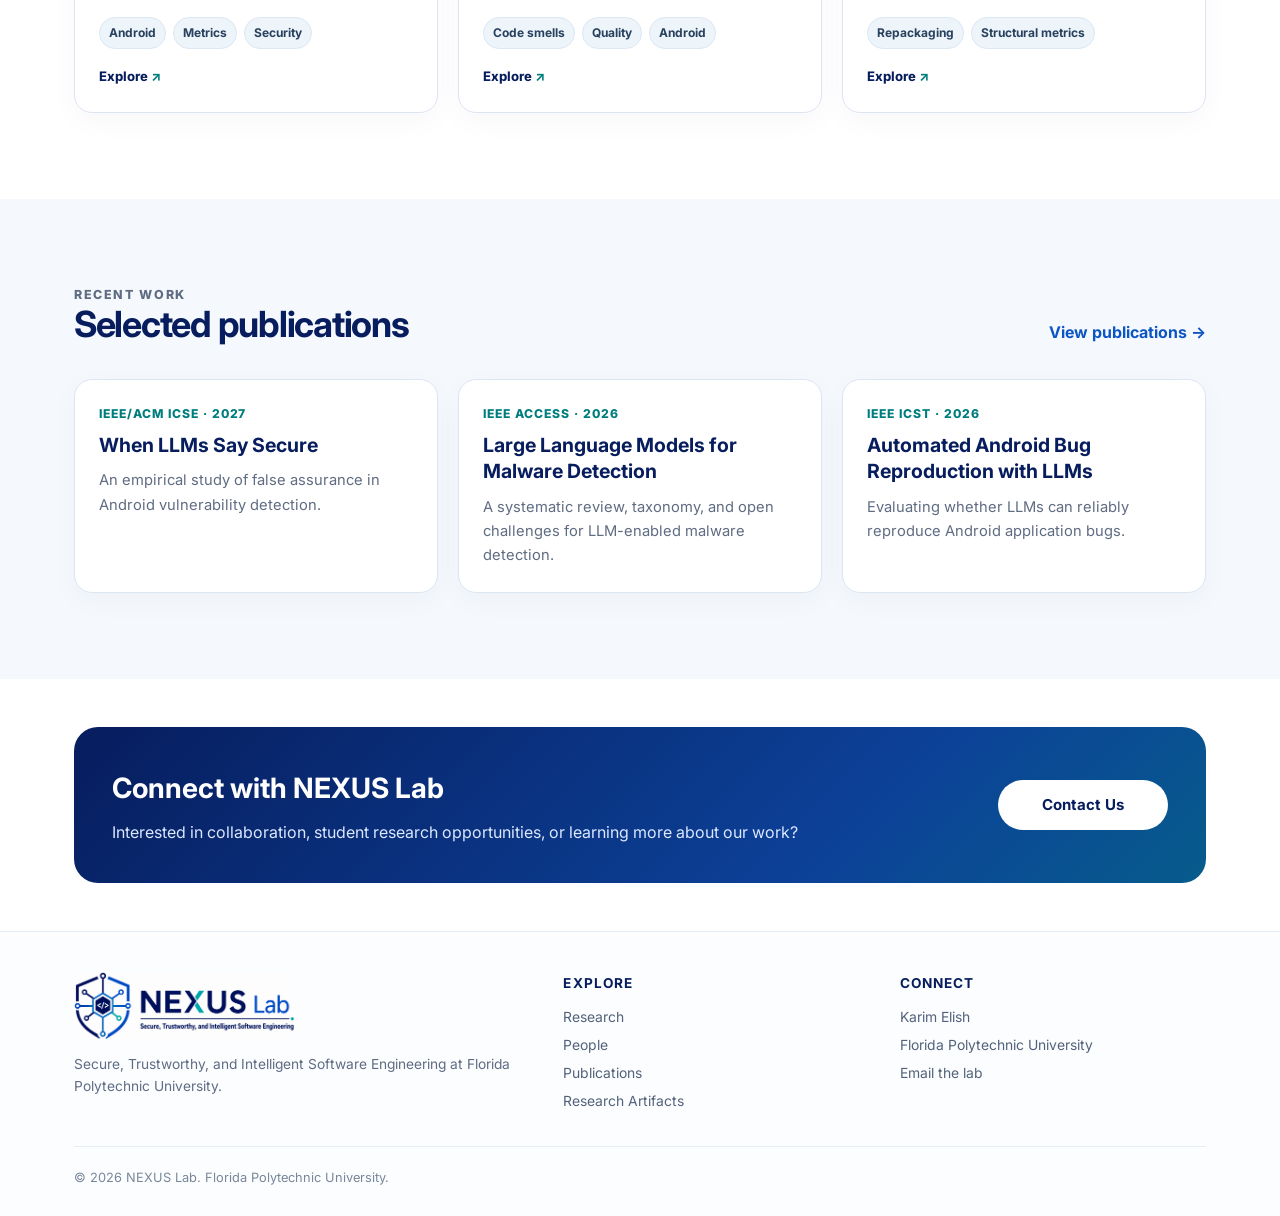
==== commit eadf0fab: "Update index.html" ====
--- a/index.html
+++ b/index.html
@@ -150,7 +150,7 @@
 
           <p class="lead">
           NEXUS Lab is a research lab in Lakeland, FL, affiliated with the Department of Computer Science at Florida Polytechnic University. 
-            We study the security, quality, and trustworthiness of modern software systems — and develop empirical and AI-driven methods and tools 
+            We study the security, quality, and trustworthiness of modern software systems, and develop empirical and AI-driven methods and tools 
             to understand, evaluate, and improve them.
           </p>
 
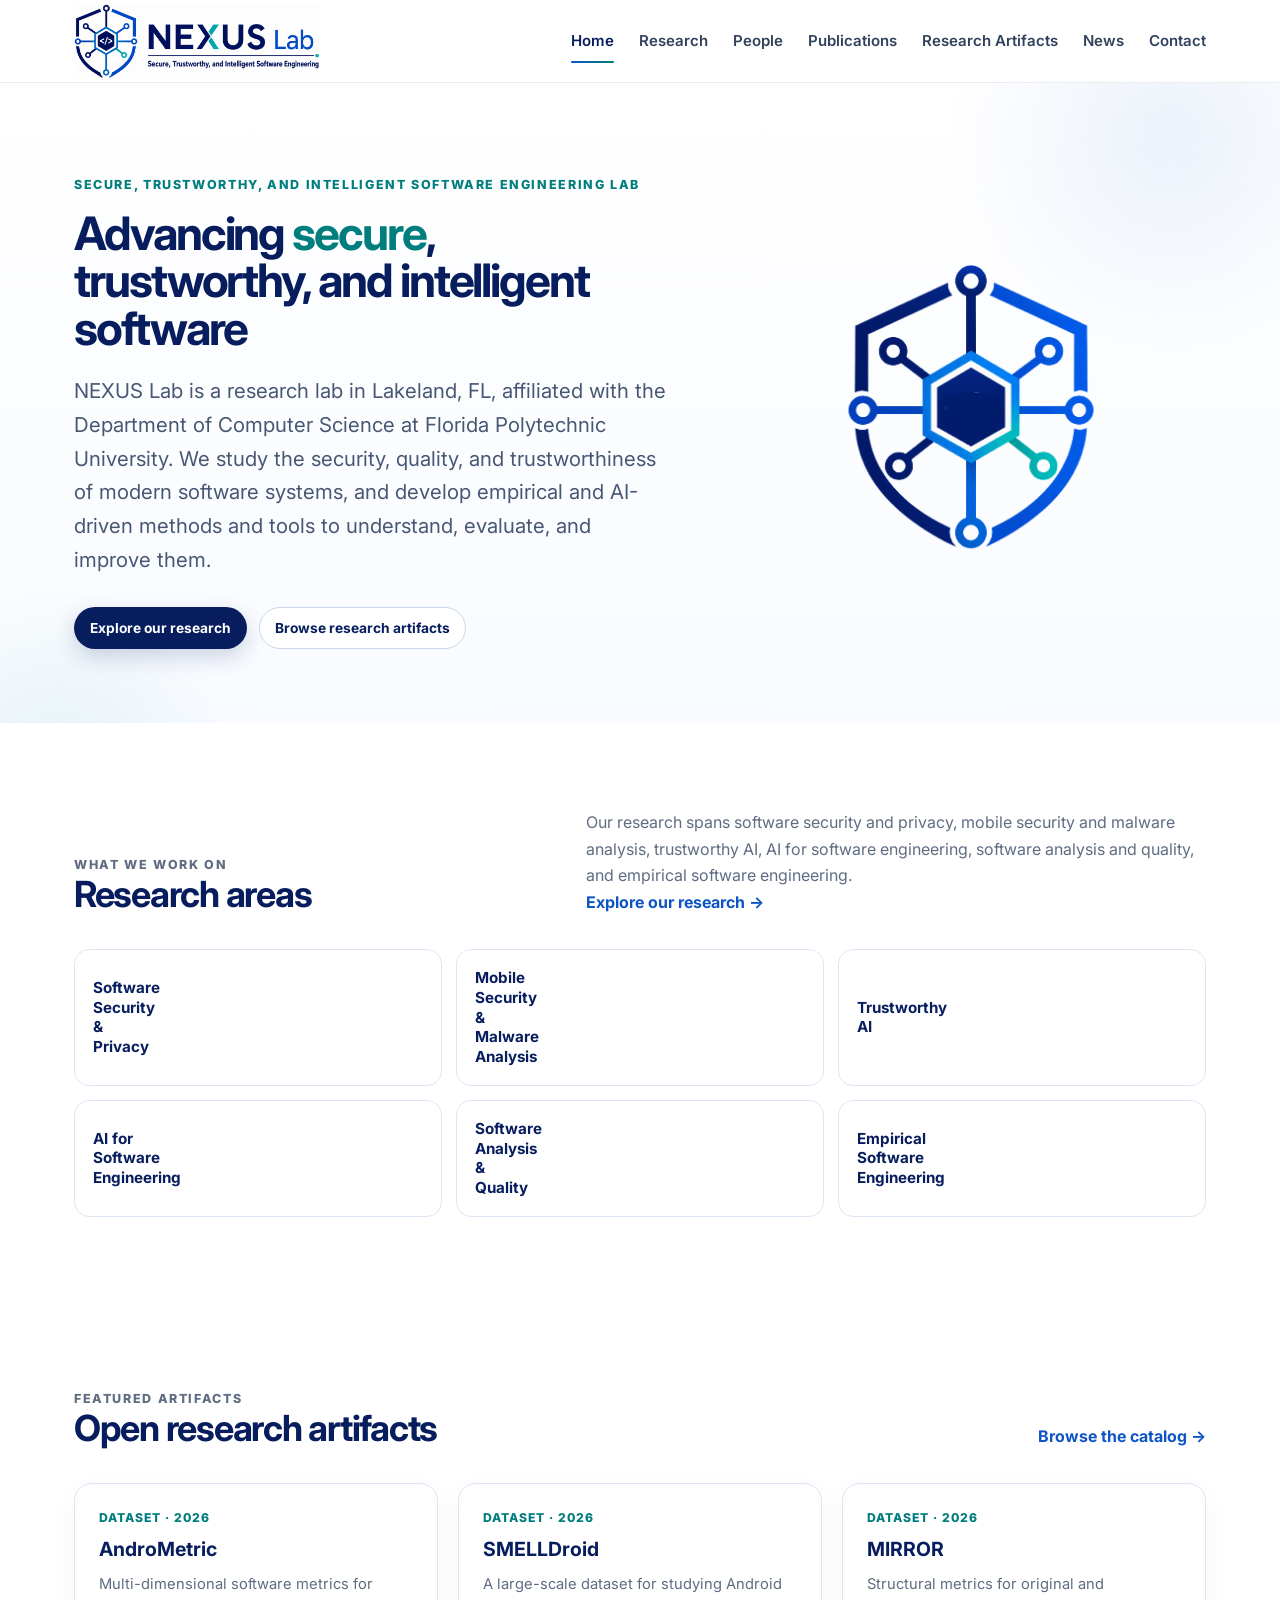
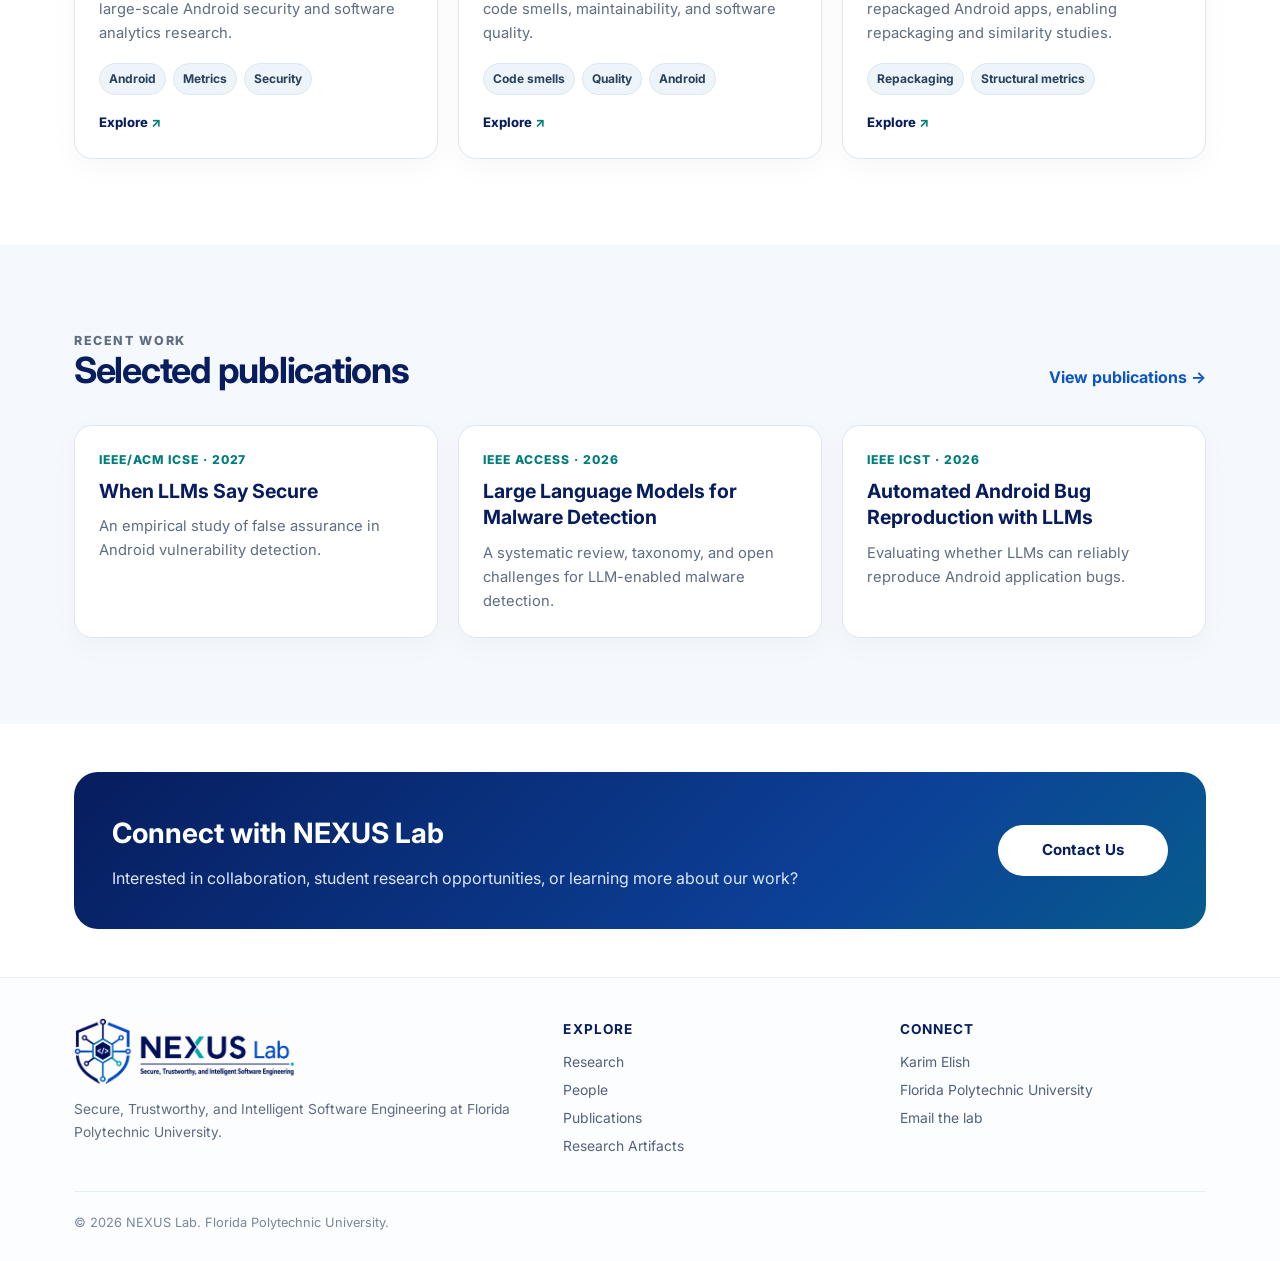
==== commit 9fec93cb: "Update index.html" ====
--- a/index.html
+++ b/index.html
@@ -203,127 +203,31 @@
 
   <!-- Software Security & Privacy -->
   <article class="home-research-item">
-    <div class="home-research-icon">
-      <svg viewBox="0 0 24 24" aria-hidden="true">
-        <path d="M12 2.5 5 5.8v5.1c0 4.6 2.8 8.2 7 10.1 4.2-1.9 7-5.5 7-10.1V5.8L12 2.5Z"/>
-        <rect x="9" y="10.5" width="6" height="5" rx="1"/>
-        <path d="M10.5 10.5V8.8a1.5 1.5 0 0 1 3 0v1.7"/>
-      </svg>
-    </div>
     <h3>Software Security &amp; Privacy</h3>
   </article>
 
   <!-- Mobile Security & Malware Analysis -->
   <article class="home-research-item">
-    <div class="home-research-icon">
-      <svg viewBox="0 0 24 24" aria-hidden="true">
-        <rect x="4" y="2.5" width="10" height="19" rx="2"/>
-        <path d="M7 5h4"/>
-        <path d="M8 18.5h2"/>
-        <circle cx="17.5" cy="12" r="3"/>
-        <path d="M17.5 9V7.5M17.5 16.5V15M14.5 12H13M22 12h-1.5"/>
-        <path d="m15.4 9.9-1.1-1.1M20.7 15.2l1.1 1.1M20.7 8.8l1.1-1.1M15.4 14.1l-1.1 1.1"/>
-      </svg>
-    </div>
     <h3>Mobile Security &amp; Malware Analysis</h3>
   </article>
 
   <!-- Trustworthy AI -->
   <article class="home-research-item">
-    <div class="home-research-icon">
-  <svg viewBox="0 0 24 24" aria-hidden="true">
-    <!-- Brain -->
-    <path d="M10.5 4.5A3 3 0 0 0 7 7.4a3 3 0 0 0-1.5 5.4A3.3 3.3 0 0 0 9 17.5"/>
-    <path d="M12 3.5v14"/>
-    <path d="M8.2 8.5H12M8 12H12M9 15H12"/>
-
-    <!-- AI circuit -->
-    <path d="M14 7h2l1.5-2"/>
-    <path d="M14 11h3l2-2"/>
-    <path d="M14 15h2.5l2 2"/>
-    <circle cx="18" cy="4.5" r="1"/>
-    <circle cx="20" cy="8.5" r="1"/>
-    <circle cx="19" cy="17.5" r="1"/>
-
-    <!-- Trust shield -->
-    <path d="M17.5 13.2 14.5 14.5v2.1c0 2 1.2 3.5 3 4.4 1.8-.9 3-2.4 3-4.4v-2.1l-3-1.3Z"/>
-    <path d="m16.2 17 1 1 1.8-2"/>
-  </svg>
-</div>
     <h3>Trustworthy AI</h3>
   </article>
 
   <!-- AI for Software Engineering -->
   <article class="home-research-item">
-    <div class="home-research-icon">
-  <svg viewBox="0 0 24 24" aria-hidden="true">
-    <!-- Software window -->
-    <rect x="2.5" y="4" width="15" height="13" rx="2"/>
-    <path d="M2.5 7.5h15"/>
-    <circle cx="5" cy="5.8" r=".6"/>
-    <circle cx="7" cy="5.8" r=".6"/>
-
-    <!-- Code -->
-    <path d="m8 10-2 2 2 2"/>
-    <path d="m12 10 2 2-2 2"/>
-    <path d="m11 9-2 6"/>
-
-    <!-- AI assistant -->
-    <rect x="15.5" y="13.5" width="6" height="5" rx="1.5"/>
-    <circle cx="17.5" cy="16" r=".5"/>
-    <circle cx="19.5" cy="16" r=".5"/>
-    <path d="M18.5 13.5v-1.5"/>
-    <circle cx="18.5" cy="11" r=".7"/>
-    <path d="M15.5 16h-1M22.5 16h-1"/>
-
-    <!-- AI sparkle -->
-    <path d="M20 3v3M18.5 4.5h3"/>
-  </svg>
-</div>
     <h3>AI for Software Engineering</h3>
   </article>
 
   <!-- Software Analysis & Quality -->
   <article class="home-research-item">
-    <div class="home-research-icon">
-  <svg viewBox="0 0 24 24" aria-hidden="true">
-    <!-- Magnifying glass -->
-    <circle cx="9" cy="9" r="5.5"/>
-    <path d="m13 13 4 4"/>
-
-    <!-- Code inside lens -->
-    <path d="m8 7-2 2 2 2"/>
-    <path d="m10 7 2 2-2 2"/>
-
-    <!-- Quality check -->
-    <circle cx="18.5" cy="6" r="3"/>
-    <path d="m17.2 6 1 1 2-2"/>
-
-    <!-- Metrics -->
-    <path d="M14.5 20v-4h2v4"/>
-    <path d="M17.5 20v-6h2v6"/>
-    <path d="M20.5 20v-8h2v8"/>
-    <path d="M13.5 20h10"/>
-  </svg>
-</div>
     <h3>Software Analysis &amp; Quality</h3>
   </article>
 
   <!-- Empirical Software Engineering -->
   <article class="home-research-item">
-    <div class="home-research-icon">
-      <svg viewBox="0 0 24 24" aria-hidden="true">
-        <path d="M3 20h18"/>
-        <rect x="5" y="13" width="3" height="7"/>
-        <rect x="10.5" y="9" width="3" height="11"/>
-        <rect x="16" y="11" width="3" height="9"/>
-        <path d="m5 9 4-4 4 3 5-5"/>
-        <circle cx="5" cy="9" r="1"/>
-        <circle cx="9" cy="5" r="1"/>
-        <circle cx="13" cy="8" r="1"/>
-        <circle cx="18" cy="3" r="1"/>
-      </svg>
-    </div>
     <h3>Empirical Software Engineering</h3>
   </article>
 
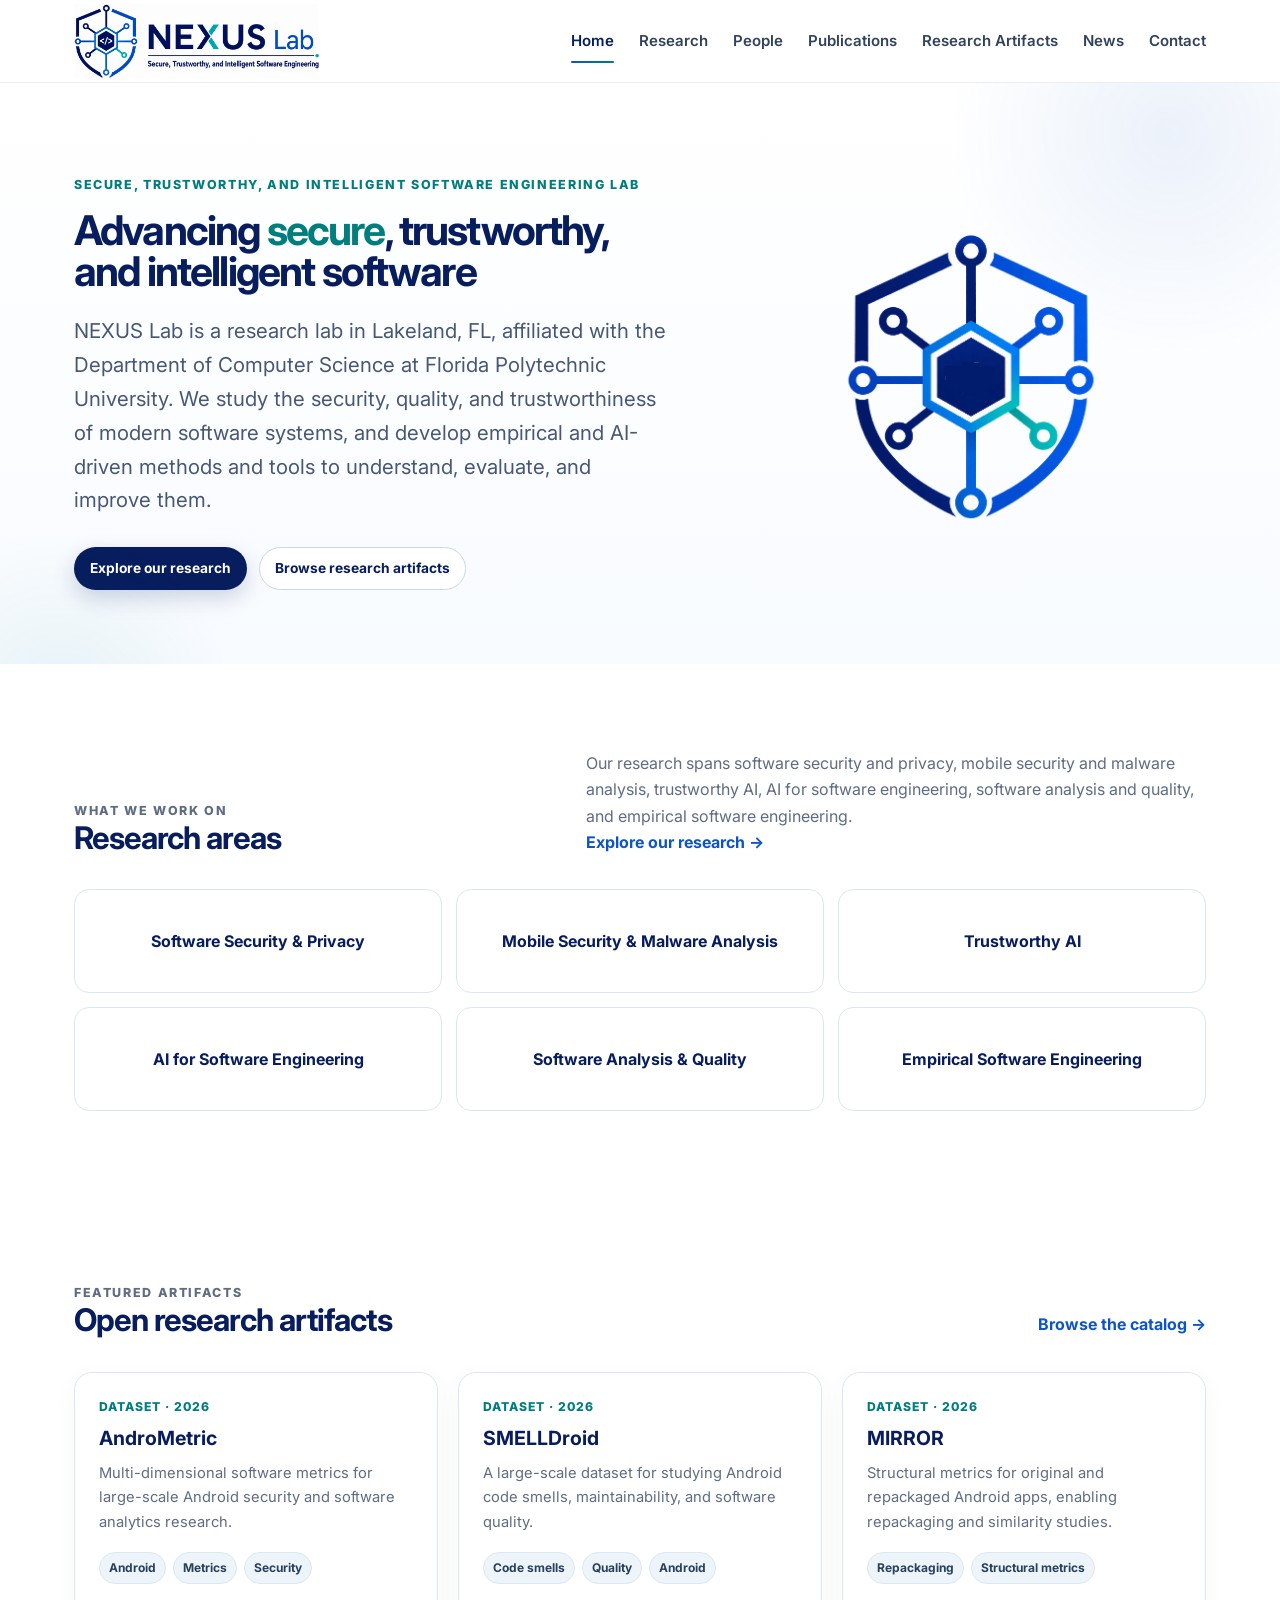
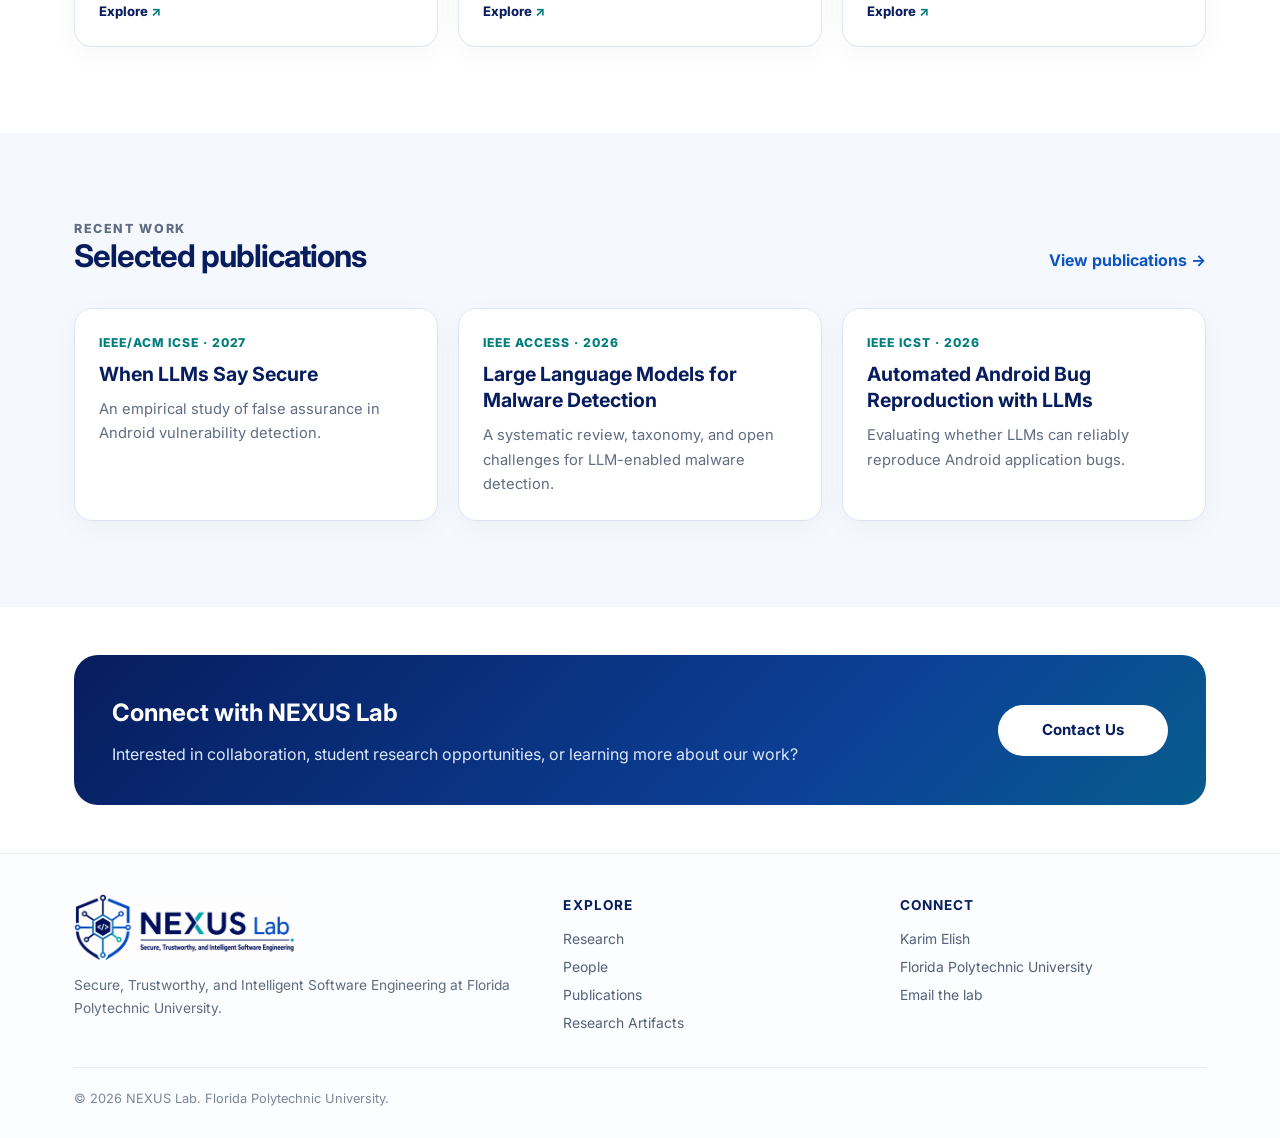
==== commit 255ceb9c: "Update index.html" ====
--- a/index.html
+++ b/index.html
@@ -43,15 +43,15 @@
   }
 
   .home-research-item {
-    display: grid;
-    grid-template-columns: 56px minmax(0, 1fr);
-    gap: 16px;
+    display: flex;
     align-items: center;
+    justify-content: center;
     min-height: 104px;
-    padding: 18px;
+    padding: 18px 22px;
     background: #fff;
     border: 1px solid var(--line);
     border-radius: 15px;
+    text-align: center;
     transition: transform .18s ease, border-color .18s ease, box-shadow .18s ease;
   }
 
@@ -85,9 +85,11 @@
 
   .home-research-item h3 {
     margin: 0;
+    max-width: 100%;
     color: var(--navy);
-    font-size: .95rem;
-    line-height: 1.3;
+    font-size: 1rem;
+    line-height: 1.35;
+    text-align: center;
   }
 
   @media (max-width: 1040px) {
--- a/assets/css/style.css
+++ b/assets/css/style.css
@@ -1,3 +1,7 @@
+/* Typography refinement:
+   Reduced h2 sizes site-wide while preserving hierarchy.
+   Reduced hero headline size and tightened multiline spacing. */
+
 :root {
   --navy:#071d5e;
   --blue:#0d55c4;
@@ -170,8 +174,8 @@
   margin:0 0 14px
 }
 .hero h1 {
-  font-size: clamp(2.1rem, 3.6vw, 3.4rem);
-  line-height:1.03;
+  font-size: clamp(1.95rem, 3.2vw, 3rem);
+  line-height:1.01;
   letter-spacing:-.045em;
   color:var(--navy);
   margin:0 0 22px;
@@ -366,8 +370,8 @@
   margin:0
 }
 .section-head h2 {
-  font-size: clamp(1.6rem, 3.2vw, 2.25rem);
-  line-height:1.1
+  font-size: clamp(1.45rem, 2.7vw, 1.95rem);
+  line-height:1.08
 }
 .section-head p {
   max-width:620px;
@@ -588,7 +592,7 @@
   object-fit:cover
 }
 .bio h2 {
-  font-size: 1.6rem;
+  font-size: 1.4rem;
   color:var(--navy);
   margin:0 0 4px
 }
@@ -702,7 +706,7 @@
   color:var(--teal)
 }
 .artifact h2 {
-  font-size:1.25rem;
+  font-size:1.12rem;
   line-height:1.3;
   color:var(--navy);
   margin:4px 0 8px
@@ -759,7 +763,7 @@
   font-size:1.05rem
 }
 .pub h2 {
-  font-size:1.03rem;
+  font-size:.98rem;
   line-height:1.42;
   color:var(--navy);
   margin:0 0 6px
@@ -803,7 +807,7 @@
 }
 .news-card h2 {
   color:var(--navy);
-  font-size:1.18rem;
+  font-size:1.08rem;
   line-height:1.35;
   margin:8px 0
 }
@@ -826,7 +830,7 @@
 .contact-card h2 {
   color:var(--navy);
   margin:0 0 14px;
-  font-size:1.35rem
+  font-size:1.2rem
 }
 .contact-row {
   padding:12px 0;
@@ -851,7 +855,7 @@
   color:#fff
 }
 .join-box h2 {
-  font-size:1.55rem;
+  font-size:1.35rem;
   margin:0 0 10px
 }
 .join-box p {
@@ -875,7 +879,7 @@
   gap:30px
 }
 .cta-box h2 {
-  font-size:1.75rem;
+  font-size:1.5rem;
   margin:0 0 8px
 }
 .cta-box p {
@@ -1036,7 +1040,8 @@
     padding:62px 0 54px
   }
   .hero h1 {
-     font-size: 2rem;
+     font-size: 1.85rem;
+     line-height: 1.02;
   }
 
   .hero-visual {
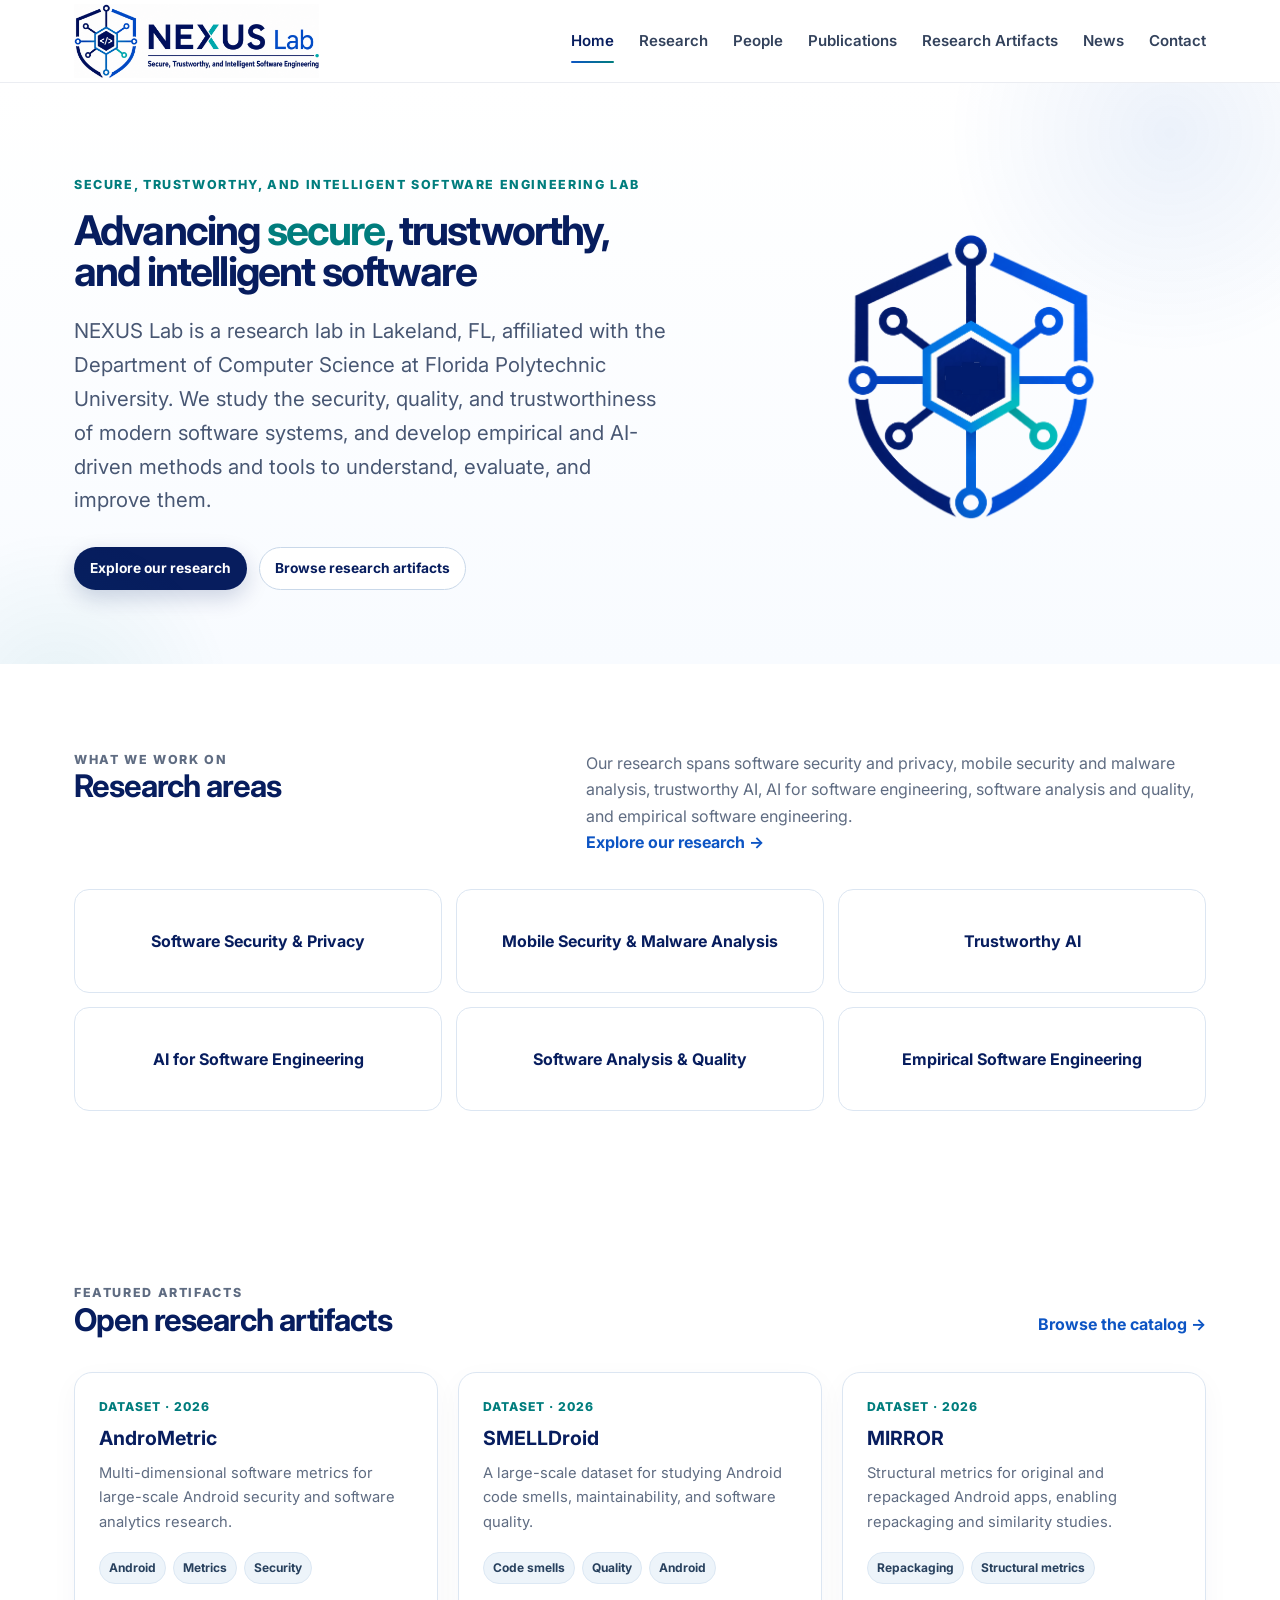
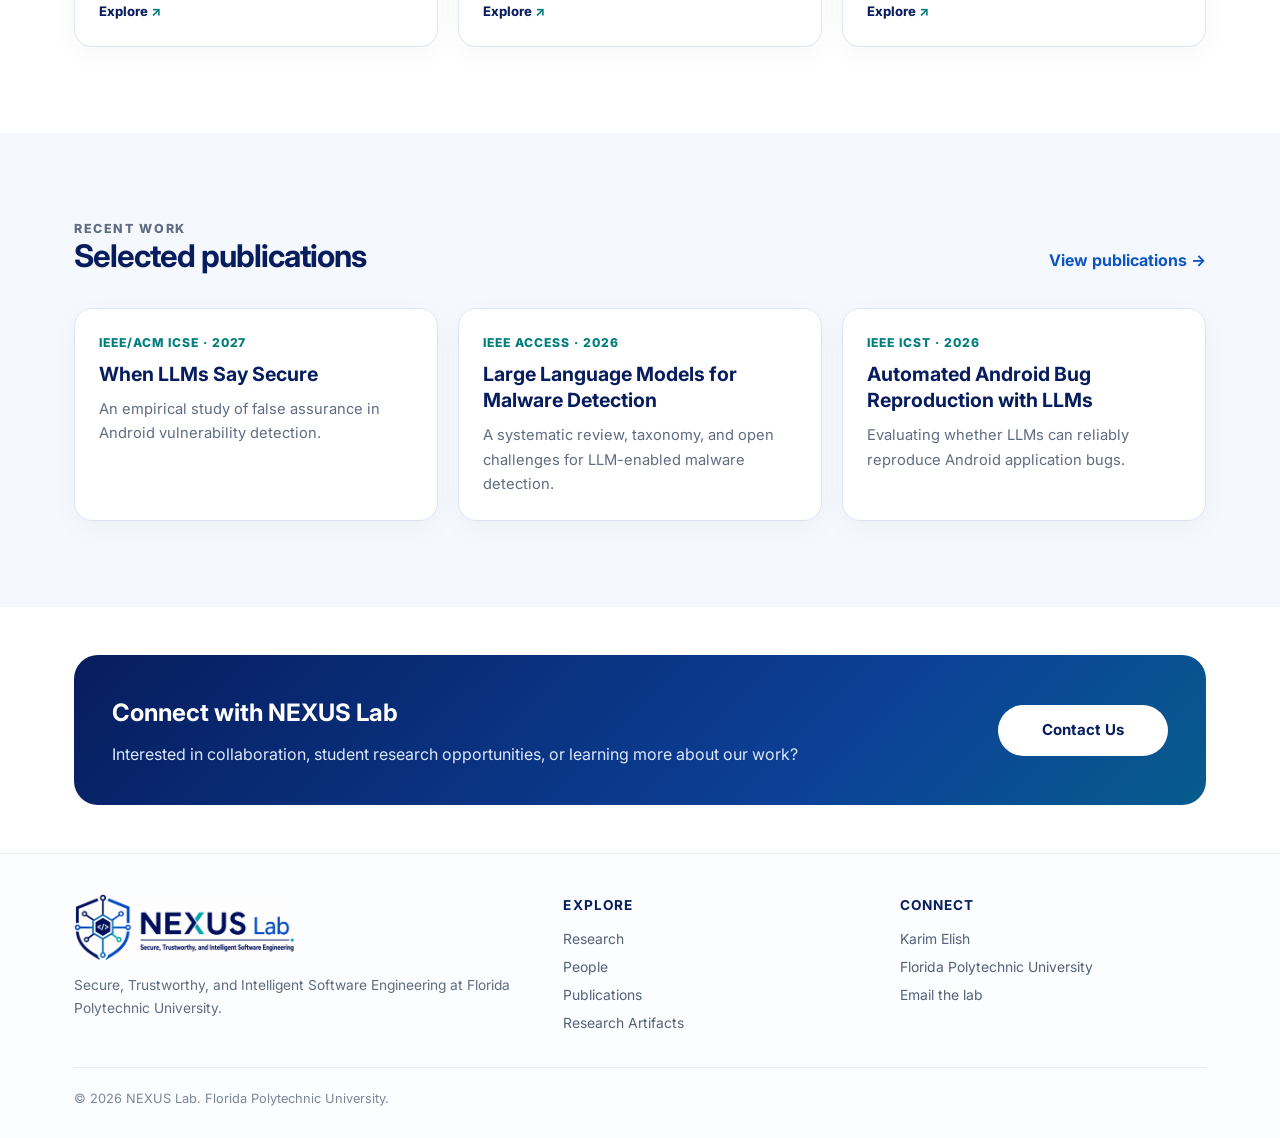
==== commit ef68764a: "Update index.html" ====
--- a/index.html
+++ b/index.html
@@ -90,6 +90,11 @@
     font-size: 1rem;
     line-height: 1.35;
     text-align: center;
+  }
+
+  /* Align the Research areas heading block with the top of its description. */
+  .research-areas-section .section-head {
+    align-items: flex-start;
   }
 
   @media (max-width: 1040px) {
@@ -185,7 +190,7 @@
     </section>
 
     <!-- RESEARCH AREAS -->
-    <section class="section">
+    <section class="section research-areas-section">
       <div class="container">
         <div class="section-head">
           <div>
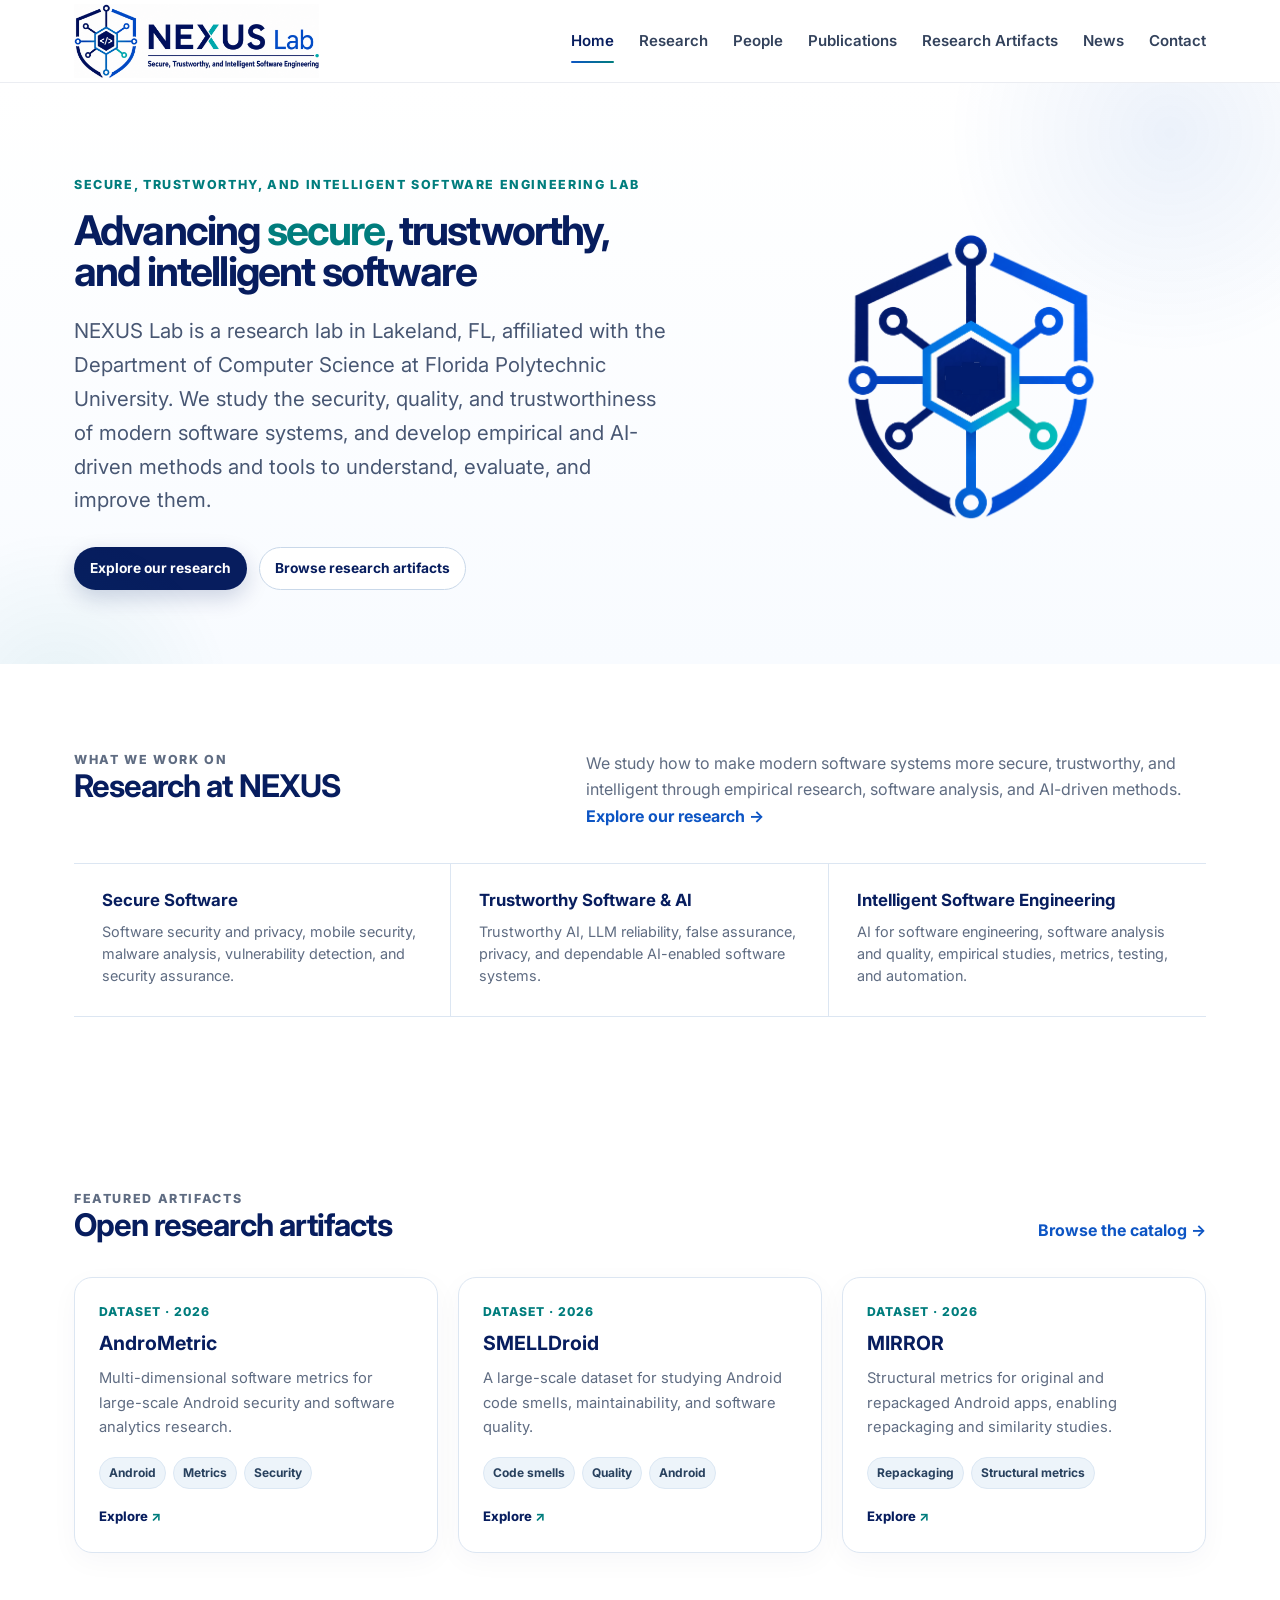
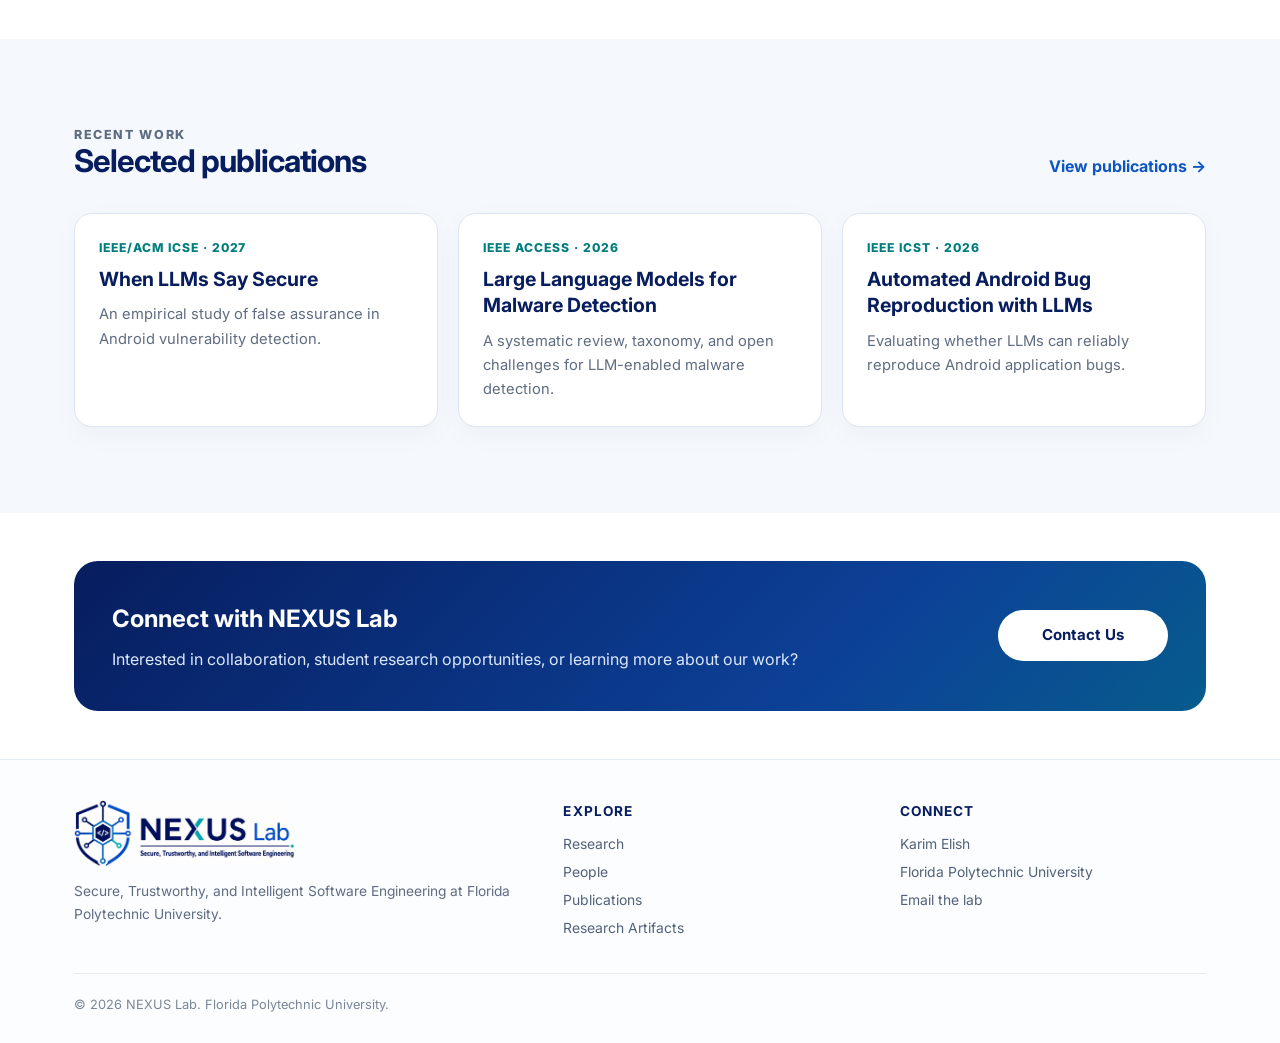
==== commit 4338b756: "Update index.html" ====
--- a/index.html
+++ b/index.html
@@ -1,10 +1,10 @@
 
-<!doctype html>
+<!DOCTYPE html>
+
 <html lang="en">
 <head>
-
-  <!-- Google tag (gtag.js) -->
-<script async src="https://www.googletagmanager.com/gtag/js?id=G-H16XZDQ11H"></script>
+<!-- Google tag (gtag.js) -->
+<script async="" src="https://www.googletagmanager.com/gtag/js?id=G-H16XZDQ11H"></script>
 <script>
   window.dataLayer = window.dataLayer || [];
   function gtag(){dataLayer.push(arguments);}
@@ -12,28 +12,73 @@
 
   gtag('config', 'G-H16XZDQ11H');
 </script>
-  
-  <meta charset="utf-8">
-  <meta name="viewport" content="width=device-width, initial-scale=1">
-
-  <title>Home | NEXUS Lab</title>
-  <meta
-    name="description"
-    content="NEXUS Lab at Florida Polytechnic University: secure, trustworthy, and intelligent software engineering through empirical and AI-driven research."
-  >
-  <meta name="theme-color" content="#071d5e">
-
-  <link rel="preconnect" href="https://fonts.googleapis.com">
-  <link rel="preconnect" href="https://fonts.gstatic.com" crossorigin>
-  <link
-    href="https://fonts.googleapis.com/css2?family=Inter:wght@400;500;600;700;800&display=swap"
-    rel="stylesheet"
-  >
-  <link rel="stylesheet" href="/assets/css/style.css">
-  <link rel="icon" href="/assets/img/favicon.png">
-  <link rel="apple-touch-icon" href="/assets/img/favicon.png">
-
+<meta charset="utf-8"/>
+<meta content="width=device-width, initial-scale=1" name="viewport"/>
+<title>Home | NEXUS Lab</title>
+<meta content="NEXUS Lab at Florida Polytechnic University: secure, trustworthy, and intelligent software engineering through empirical and AI-driven research." name="description"/>
+<meta content="#071d5e" name="theme-color"/>
+<link href="https://fonts.googleapis.com" rel="preconnect"/>
+<link crossorigin="" href="https://fonts.gstatic.com" rel="preconnect"/>
+<link href="https://fonts.googleapis.com/css2?family=Inter:wght@400;500;600;700;800&amp;display=swap" rel="stylesheet"/>
+<link href="/assets/css/style.css" rel="stylesheet"/>
+<link href="/assets/img/favicon.png" rel="icon"/>
+<link href="/assets/img/favicon.png" rel="apple-touch-icon"/>
 <style>
+  /* Home page research overview: broad NEXUS pillars rather than
+     repeating the detailed Research page taxonomy. */
+  .research-areas-section .section-head {
+    align-items: flex-start;
+  }
+
+  .home-research-pillars {
+    display: grid;
+    grid-template-columns: repeat(3, minmax(0, 1fr));
+    margin-top: 8px;
+    border-top: 1px solid var(--line);
+    border-bottom: 1px solid var(--line);
+  }
+
+  .home-research-pillar {
+    min-width: 0;
+    padding: 26px 28px 28px;
+    border-right: 1px solid var(--line);
+  }
+
+  .home-research-pillar:last-child {
+    border-right: 0;
+  }
+
+  .home-research-pillar h3 {
+    margin: 0 0 9px;
+    color: var(--navy);
+    font-size: 1.05rem;
+    line-height: 1.3;
+  }
+
+  .home-research-pillar p {
+    margin: 0;
+    color: var(--muted);
+    font-size: .9rem;
+    line-height: 1.55;
+  }
+
+  @media (max-width: 900px) {
+    .home-research-pillars {
+      grid-template-columns: 1fr;
+    }
+
+    .home-research-pillar {
+      padding: 20px 2px;
+      border-right: 0;
+      border-bottom: 1px solid var(--line);
+    }
+
+    .home-research-pillar:last-child {
+      border-bottom: 0;
+    }
+  }
+
+
   /* Home page: compact version of the Research page area layout */
   .home-research-list {
     display: grid;
@@ -115,308 +160,248 @@
   }
 </style>
 </head>
-
 <body>
-  <a class="skip-link" href="#main">Skip to content</a>
-
-  <header class="site-header">
-    <div class="container nav-wrap">
-      <a class="brand" href="/" aria-label="NEXUS Lab home">
-        <img
-          src="/assets/img/nexus-logo.png"
-          alt="NEXUS Lab — Secure, Trustworthy, and Intelligent Software Engineering"
-        >
-      </a>
-
-      <button class="menu-toggle" aria-label="Toggle navigation" aria-expanded="false">
+<a class="skip-link" href="#main">Skip to content</a>
+<header class="site-header">
+<div class="container nav-wrap">
+<a aria-label="NEXUS Lab home" class="brand" href="/">
+<img alt="NEXUS Lab — Secure, Trustworthy, and Intelligent Software Engineering" src="/assets/img/nexus-logo.png"/>
+</a>
+<button aria-expanded="false" aria-label="Toggle navigation" class="menu-toggle">
         ☰
       </button>
-
-      <nav class="nav" aria-label="Primary navigation">
-        <a class="active" href="/">Home</a>
-        <a href="/research/">Research</a>
-        <a href="/people/">People</a>
-        <a href="/publications/">Publications</a>
-        <a href="/artifacts/">Research Artifacts</a>
-        <a href="/news/">News</a>
-        <a href="/contact/">Contact</a>
-      </nav>
-    </div>
-  </header>
-
-  <main id="main">
-    <!-- HERO -->
-    <section class="hero">
-      <div class="container hero-grid">
-        <div>
-          <p class="eyebrow">Secure, Trustworthy, and Intelligent Software Engineering Lab</p>
-
-          <h1>
+<nav aria-label="Primary navigation" class="nav">
+<a class="active" href="/">Home</a>
+<a href="/research/">Research</a>
+<a href="/people/">People</a>
+<a href="/publications/">Publications</a>
+<a href="/artifacts/">Research Artifacts</a>
+<a href="/news/">News</a>
+<a href="/contact/">Contact</a>
+</nav>
+</div>
+</header>
+<main id="main">
+<!-- HERO -->
+<section class="hero">
+<div class="container hero-grid">
+<div>
+<p class="eyebrow">Secure, Trustworthy, and Intelligent Software Engineering Lab</p>
+<h1>
             Advancing <span>secure</span>, trustworthy, and intelligent software
           </h1>
-
-          <p class="lead">
+<p class="lead">
           NEXUS Lab is a research lab in Lakeland, FL, affiliated with the Department of Computer Science at Florida Polytechnic University. 
             We study the security, quality, and trustworthiness of modern software systems, and develop empirical and AI-driven methods and tools 
             to understand, evaluate, and improve them.
           </p>
-
-          <div class="hero-actions">
-            <a class="btn btn-primary" href="/research/">
+<div class="hero-actions">
+<a class="btn btn-primary" href="/research/">
               Explore our research
             </a>
-            <a class="btn btn-secondary" href="/artifacts/">
+<a class="btn btn-secondary" href="/artifacts/">
               Browse research artifacts
             </a>
-          </div>
-        </div>
-
-        <div class="hero-visual" aria-hidden="true">
-          <div class="hero-emblem">
-            <img
-              class="hero-emblem-base"
-              src="/assets/img/favicon.png"
-              alt=""
-            >
-            <span class="hero-code-sequence" aria-hidden="true">
-              <img class="code-erase" src="/assets/img/hero-animation/code-erase.png" alt="">
-              <img class="code-part code-left" src="/assets/img/hero-animation/code-left.png" alt="">
-              <img class="code-part code-slash" src="/assets/img/hero-animation/code-slash.png" alt="">
-              <img class="code-part code-right" src="/assets/img/hero-animation/code-right.png" alt="">
-            </span>
-          </div>
-        </div>
-      </div>
-    </section>
-
-    <!-- RESEARCH AREAS -->
-    <section class="section research-areas-section">
-      <div class="container">
-        <div class="section-head">
-          <div>
-            <p class="eyebrow">What we work on</p>
-            <h2>Research areas</h2>
-          </div>
-          <div>
-            <p>
-              Our research spans software security and privacy, mobile security and malware analysis, trustworthy AI,
-              AI for software engineering, software analysis and quality, and empirical software engineering.
-            </p>
-            <a class="text-link" href="/research/">Explore our research</a>
-          </div>
-        </div>
-
-  <div class="home-research-list">
-
-  <!-- Software Security & Privacy -->
-  <article class="home-research-item">
-    <h3>Software Security &amp; Privacy</h3>
-  </article>
-
-  <!-- Mobile Security & Malware Analysis -->
-  <article class="home-research-item">
-    <h3>Mobile Security &amp; Malware Analysis</h3>
-  </article>
-
-  <!-- Trustworthy AI -->
-  <article class="home-research-item">
-    <h3>Trustworthy AI</h3>
-  </article>
-
-  <!-- AI for Software Engineering -->
-  <article class="home-research-item">
-    <h3>AI for Software Engineering</h3>
-  </article>
-
-  <!-- Software Analysis & Quality -->
-  <article class="home-research-item">
-    <h3>Software Analysis &amp; Quality</h3>
-  </article>
-
-  <!-- Empirical Software Engineering -->
-  <article class="home-research-item">
-    <h3>Empirical Software Engineering</h3>
-  </article>
-
-    </div>
-  </div>
-
-
-      
-    </section>
-
+</div>
+</div>
+<div aria-hidden="true" class="hero-visual">
+<div class="hero-emblem">
+<img alt="" class="hero-emblem-base" src="/assets/img/favicon.png"/>
+<span aria-hidden="true" class="hero-code-sequence">
+<img alt="" class="code-erase" src="/assets/img/hero-animation/code-erase.png"/>
+<img alt="" class="code-part code-left" src="/assets/img/hero-animation/code-left.png"/>
+<img alt="" class="code-part code-slash" src="/assets/img/hero-animation/code-slash.png"/>
+<img alt="" class="code-part code-right" src="/assets/img/hero-animation/code-right.png"/>
+</span>
+</div>
+</div>
+</div>
+</section>
+<!-- RESEARCH AREAS -->
+<section class="section research-areas-section">
+<div class="container">
+<div class="section-head">
+<div>
+<p class="eyebrow">What we work on</p>
+<h2>Research at NEXUS</h2>
+</div>
+<div>
+<p>We study how to make modern software systems more secure, trustworthy, and intelligent through empirical research, software analysis, and AI-driven methods.</p>
+<a class="text-link" href="/research/">Explore our research</a>
+</div>
+</div>
+<div aria-label="NEXUS research pillars" class="home-research-pillars">
+<article class="home-research-pillar">
+<h3>Secure Software</h3>
+<p>Software security and privacy, mobile security, malware analysis, vulnerability detection, and security assurance.</p>
+</article>
+<article class="home-research-pillar">
+<h3>Trustworthy Software &amp; AI</h3>
+<p>Trustworthy AI, LLM reliability, false assurance, privacy, and dependable AI-enabled software systems.</p>
+</article>
+<article class="home-research-pillar">
+<h3>Intelligent Software Engineering</h3>
+<p>AI for software engineering, software analysis and quality, empirical studies, metrics, testing, and automation.</p>
+</article>
+</div>
+</div>
+</section>
 <!-- FEATURED ARTIFACTS -->
-    <section class="section">
-      <div class="container">
-        <div class="section-head">
-          <div>
-            <p class="eyebrow">Featured artifacts</p>
-            <h2>Open research artifacts</h2>
-          </div>
-          <a class="text-link" href="/artifacts/">Browse the catalog</a>
-        </div>
-
-        <div class="card-grid">
-          <article class="card">
-            <div class="card-kicker">Dataset · 2026</div>
-            <h3>AndroMetric</h3>
-            <p>
+<section class="section">
+<div class="container">
+<div class="section-head">
+<div>
+<p class="eyebrow">Featured artifacts</p>
+<h2>Open research artifacts</h2>
+</div>
+<a class="text-link" href="/artifacts/">Browse the catalog</a>
+</div>
+<div class="card-grid">
+<article class="card">
+<div class="card-kicker">Dataset · 2026</div>
+<h3>AndroMetric</h3>
+<p>
               Multi-dimensional software metrics for large-scale Android security and
               software analytics research.
             </p>
-            <div class="tags">
-              <span class="tag">Android</span>
-              <span class="tag">Metrics</span>
-              <span class="tag">Security</span>
-            </div>
-            <div class="card-actions">
-              <a class="mini-link" href="/artifacts/#andrometric">Explore</a>
-            </div>
-          </article>
-
-          <article class="card">
-            <div class="card-kicker">Dataset · 2026</div>
-            <h3>SMELLDroid</h3>
-            <p>
+<div class="tags">
+<span class="tag">Android</span>
+<span class="tag">Metrics</span>
+<span class="tag">Security</span>
+</div>
+<div class="card-actions">
+<a class="mini-link" href="/artifacts/#andrometric">Explore</a>
+</div>
+</article>
+<article class="card">
+<div class="card-kicker">Dataset · 2026</div>
+<h3>SMELLDroid</h3>
+<p>
               A large-scale dataset for studying Android code smells, maintainability,
               and software quality.
             </p>
-            <div class="tags">
-              <span class="tag">Code smells</span>
-              <span class="tag">Quality</span>
-              <span class="tag">Android</span>
-            </div>
-            <div class="card-actions">
-              <a class="mini-link" href="/artifacts/#smelldroid">Explore</a>
-            </div>
-          </article>
-
-          <article class="card">
-            <div class="card-kicker">Dataset · 2026</div>
-            <h3>MIRROR</h3>
-            <p>
+<div class="tags">
+<span class="tag">Code smells</span>
+<span class="tag">Quality</span>
+<span class="tag">Android</span>
+</div>
+<div class="card-actions">
+<a class="mini-link" href="/artifacts/#smelldroid">Explore</a>
+</div>
+</article>
+<article class="card">
+<div class="card-kicker">Dataset · 2026</div>
+<h3>MIRROR</h3>
+<p>
               Structural metrics for original and repackaged Android apps, enabling
               repackaging and similarity studies.
             </p>
-            <div class="tags">
-              <span class="tag">Repackaging</span>
-              <span class="tag">Structural metrics</span>
-            </div>
-            <div class="card-actions">
-              <a class="mini-link" href="/artifacts/#mirror">Explore</a>
-            </div>
-          </article>
-        </div>
-      </div>
-    </section>
-
-    <!-- RECENT WORK -->
-    <section class="section section-soft">
-      <div class="container">
-        <div class="section-head">
-          <div>
-            <p class="eyebrow">Recent work</p>
-            <h2>Selected publications</h2>
-          </div>
-          <a class="text-link" href="/publications/">View publications</a>
-        </div>
-
-        <div class="card-grid">
-
-          <article class="card">
-            <div class="card-kicker">IEEE/ACM ICSE · 2027</div>
-            <h3>When LLMs Say Secure</h3>
-            <p>
+<div class="tags">
+<span class="tag">Repackaging</span>
+<span class="tag">Structural metrics</span>
+</div>
+<div class="card-actions">
+<a class="mini-link" href="/artifacts/#mirror">Explore</a>
+</div>
+</article>
+</div>
+</div>
+</section>
+<!-- RECENT WORK -->
+<section class="section section-soft">
+<div class="container">
+<div class="section-head">
+<div>
+<p class="eyebrow">Recent work</p>
+<h2>Selected publications</h2>
+</div>
+<a class="text-link" href="/publications/">View publications</a>
+</div>
+<div class="card-grid">
+<article class="card">
+<div class="card-kicker">IEEE/ACM ICSE · 2027</div>
+<h3>When LLMs Say Secure</h3>
+<p>
               An empirical study of false assurance in Android vulnerability detection.
             </p>
-          </article>
-          
-          <article class="card">
-            <div class="card-kicker">IEEE Access · 2026</div>
-            <h3>Large Language Models for Malware Detection</h3>
-            <p>
+</article>
+<article class="card">
+<div class="card-kicker">IEEE Access · 2026</div>
+<h3>Large Language Models for Malware Detection</h3>
+<p>
               A systematic review, taxonomy, and open challenges for LLM-enabled malware
               detection.
             </p>
-          </article>
-
-          <!-- <article class="card">
+</article>
+<!-- <article class="card">
             <div class="card-kicker">IEEE ICSA · 2026</div>
             <h3>Security-Aware Architectural Smells in Android</h3>
             <p>
               Rethinking MVC violations through a security-aware architectural lens.
             </p>
           </article>-->
-
-          <article class="card">
-            <div class="card-kicker">IEEE ICST · 2026</div>
-            <h3>Automated Android Bug Reproduction with LLMs</h3>
-            <p>
+<article class="card">
+<div class="card-kicker">IEEE ICST · 2026</div>
+<h3>Automated Android Bug Reproduction with LLMs</h3>
+<p>
               Evaluating whether LLMs can reliably reproduce Android application bugs.
             </p>
-          </article>
-        </div>
-      </div>
-    </section>
-
-    <!-- CLOSING CTA -->
-    <section class="cta">
-  <div class="container">
-    <div class="cta-box">
-      <div>
-        <h2>Connect with NEXUS Lab</h2>
-        <p>
+</article>
+</div>
+</div>
+</section>
+<!-- CLOSING CTA -->
+<section class="cta">
+<div class="container">
+<div class="cta-box">
+<div>
+<h2>Connect with NEXUS Lab</h2>
+<p>
           Interested in collaboration, student research opportunities, or learning more
           about our work?
         </p>
-      </div>
-
-      <div class="cta-actions">
-        <a class="btn" href="/contact/">Contact Us</a>
-         <!-- <a class="btn" href="/research/">Explore Our Research</a> -->
-      </div>
-    </div>
-  </div>
+</div>
+<div class="cta-actions">
+<a class="btn" href="/contact/">Contact Us</a>
+<!-- <a class="btn" href="/research/">Explore Our Research</a> -->
+</div>
+</div>
+</div>
 </section>
-  </main>
-
-  <footer class="site-footer">
-    <div class="container">
-      <div class="footer-grid">
-        <div class="footer-brand">
-          <img src="/assets/img/nexus-logo.png" alt="NEXUS Lab">
-          <p>
+</main>
+<footer class="site-footer">
+<div class="container">
+<div class="footer-grid">
+<div class="footer-brand">
+<img alt="NEXUS Lab" src="/assets/img/nexus-logo.png"/>
+<p>
             Secure, Trustworthy, and Intelligent Software Engineering at
             Florida Polytechnic University.
           </p>
-        </div>
-
-        <div class="footer-col">
-          <h3>Explore</h3>
-          <a href="/research/">Research</a>
-          <a href="/people/">People</a>
-          <a href="/publications/">Publications</a>
-          <a href="/artifacts/">Research Artifacts</a>
-        </div>
-
-        <div class="footer-col">
-          <h3>Connect</h3>
-          <a href="https://karim-elish.github.io/" target="_blank" rel="noopener">
+</div>
+<div class="footer-col">
+<h3>Explore</h3>
+<a href="/research/">Research</a>
+<a href="/people/">People</a>
+<a href="/publications/">Publications</a>
+<a href="/artifacts/">Research Artifacts</a>
+</div>
+<div class="footer-col">
+<h3>Connect</h3>
+<a href="https://karim-elish.github.io/" rel="noopener" target="_blank">
             Karim Elish
           </a>
-          <a href="https://floridapoly.edu/" target="_blank" rel="noopener">
+<a href="https://floridapoly.edu/" rel="noopener" target="_blank">
             Florida Polytechnic University
           </a>
-          <a href="mailto:kelish@floridapoly.edu">Email the lab</a>
-        </div>
-      </div>
-
-      <div class="footer-bottom">
-        <span>© <span data-year></span> NEXUS Lab. Florida Polytechnic University.</span>
-      </div>
-    </div>
-  </footer>
-
-  <script src="/assets/js/site.js"></script>
+<a href="mailto:kelish@floridapoly.edu">Email the lab</a>
+</div>
+</div>
+<div class="footer-bottom">
+<span>© <span data-year=""></span> NEXUS Lab. Florida Polytechnic University.</span>
+</div>
+</div>
+</footer>
+<script src="/assets/js/site.js"></script>
 </body>
 </html>
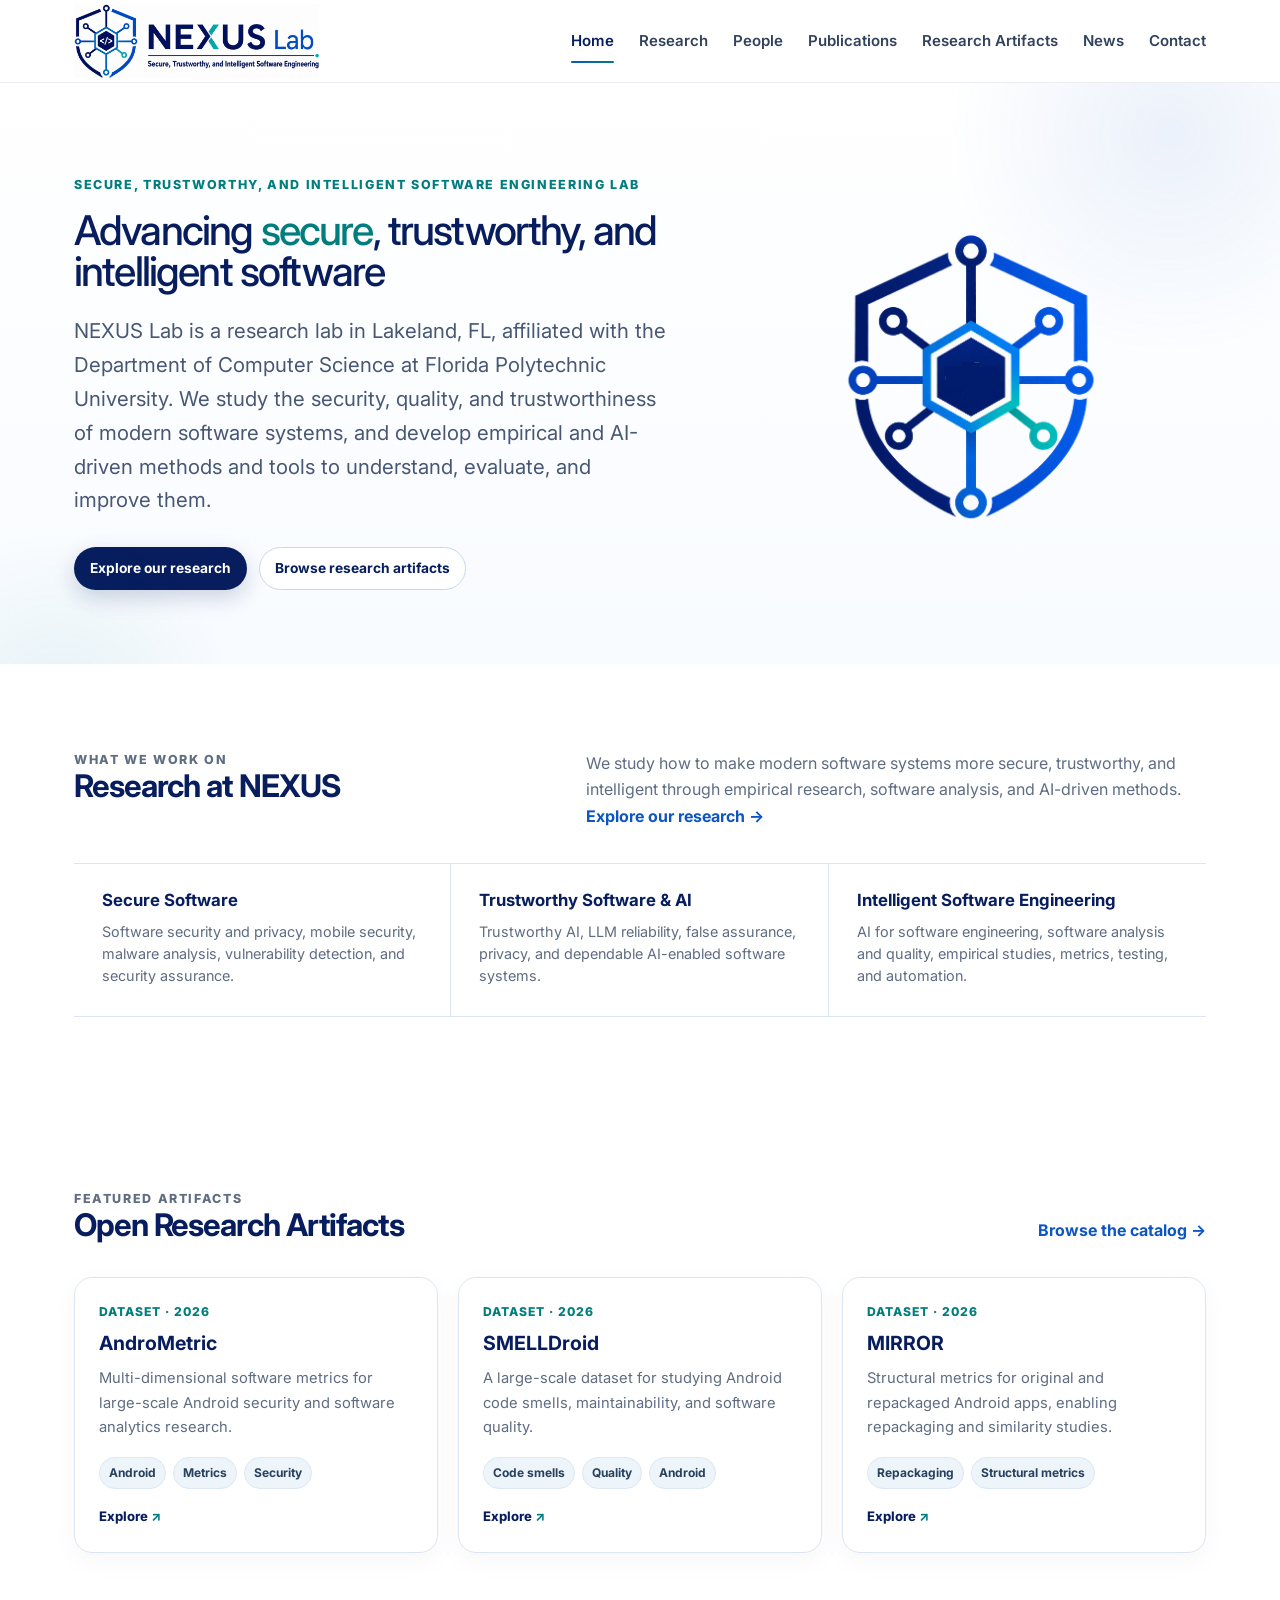
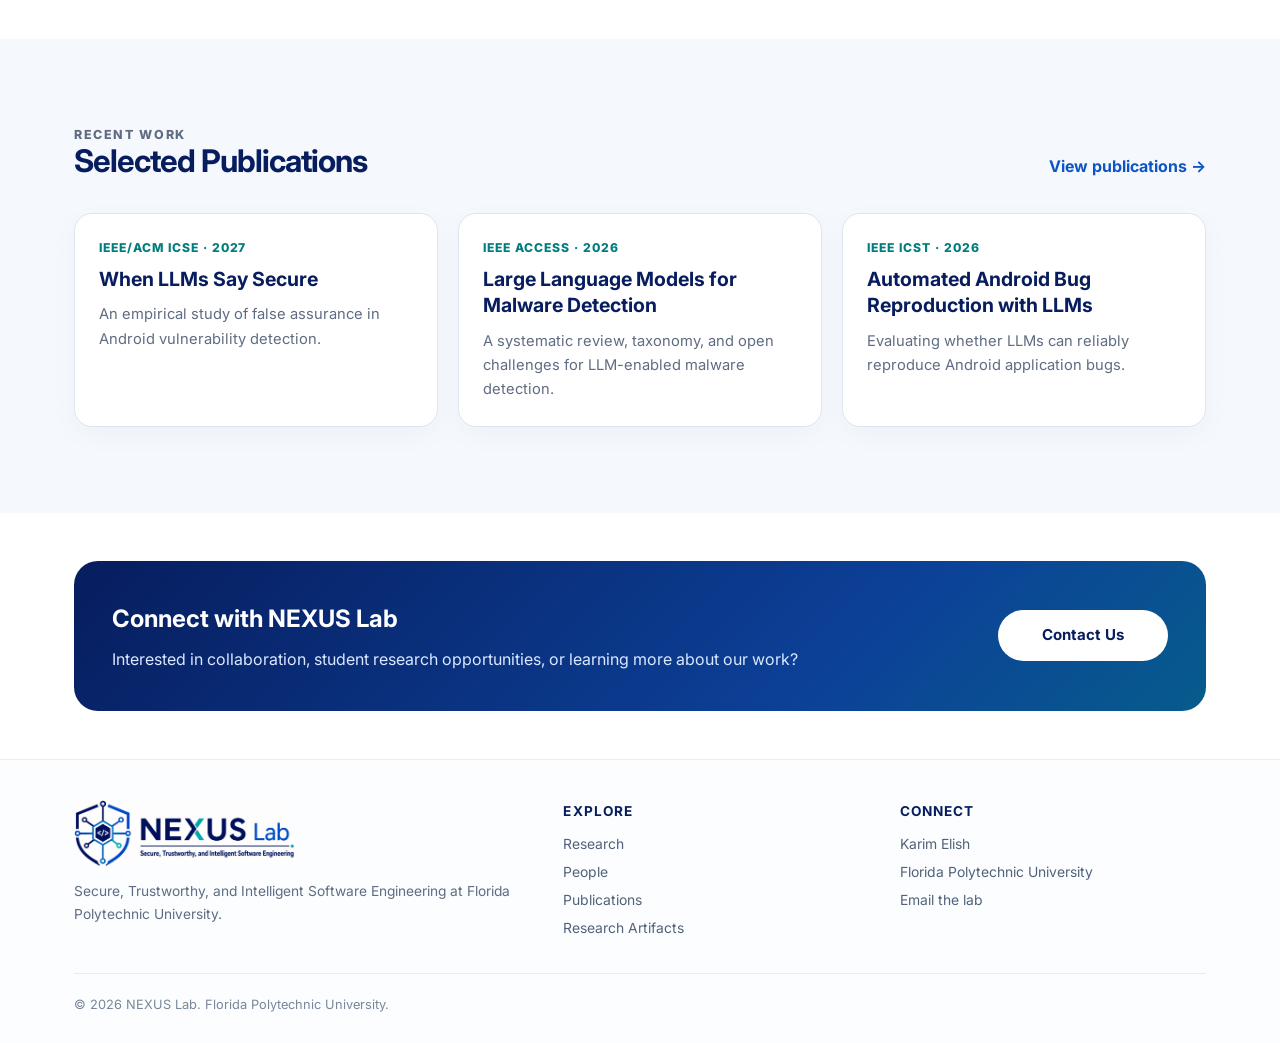
==== commit 7b878d37: "Update index.html" ====
--- a/index.html
+++ b/index.html
@@ -252,7 +252,7 @@
 <div class="section-head">
 <div>
 <p class="eyebrow">Featured artifacts</p>
-<h2>Open research artifacts</h2>
+<h2>Open Research Artifacts</h2>
 </div>
 <a class="text-link" href="/artifacts/">Browse the catalog</a>
 </div>
@@ -313,7 +313,7 @@
 <div class="section-head">
 <div>
 <p class="eyebrow">Recent work</p>
-<h2>Selected publications</h2>
+<h2>Selected Publications</h2>
 </div>
 <a class="text-link" href="/publications/">View publications</a>
 </div>
--- a/assets/css/style.css
+++ b/assets/css/style.css
@@ -173,14 +173,17 @@
   font-weight:800;
   margin:0 0 14px
 }
+
 .hero h1 {
   font-size: clamp(1.95rem, 3.2vw, 3rem);
-  line-height:1.01;
-  letter-spacing:-.045em;
-  color:var(--navy);
-  margin:0 0 22px;
-  max-width:780px
-}
+  line-height: 1.01;
+  letter-spacing: -.045em;
+  color: var(--navy);
+  margin: 0 0 22px;
+  max-width: 780px;
+  font-weight: 500;
+}
+
 .hero h1 span {
   color:var(--teal)
 }
@@ -1039,10 +1042,7 @@
   .hero {
     padding:62px 0 54px
   }
-  .hero h1 {
-     font-size: 1.85rem;
-     line-height: 1.02;
-  }
+
 
   .hero-visual {
     min-height:210px
